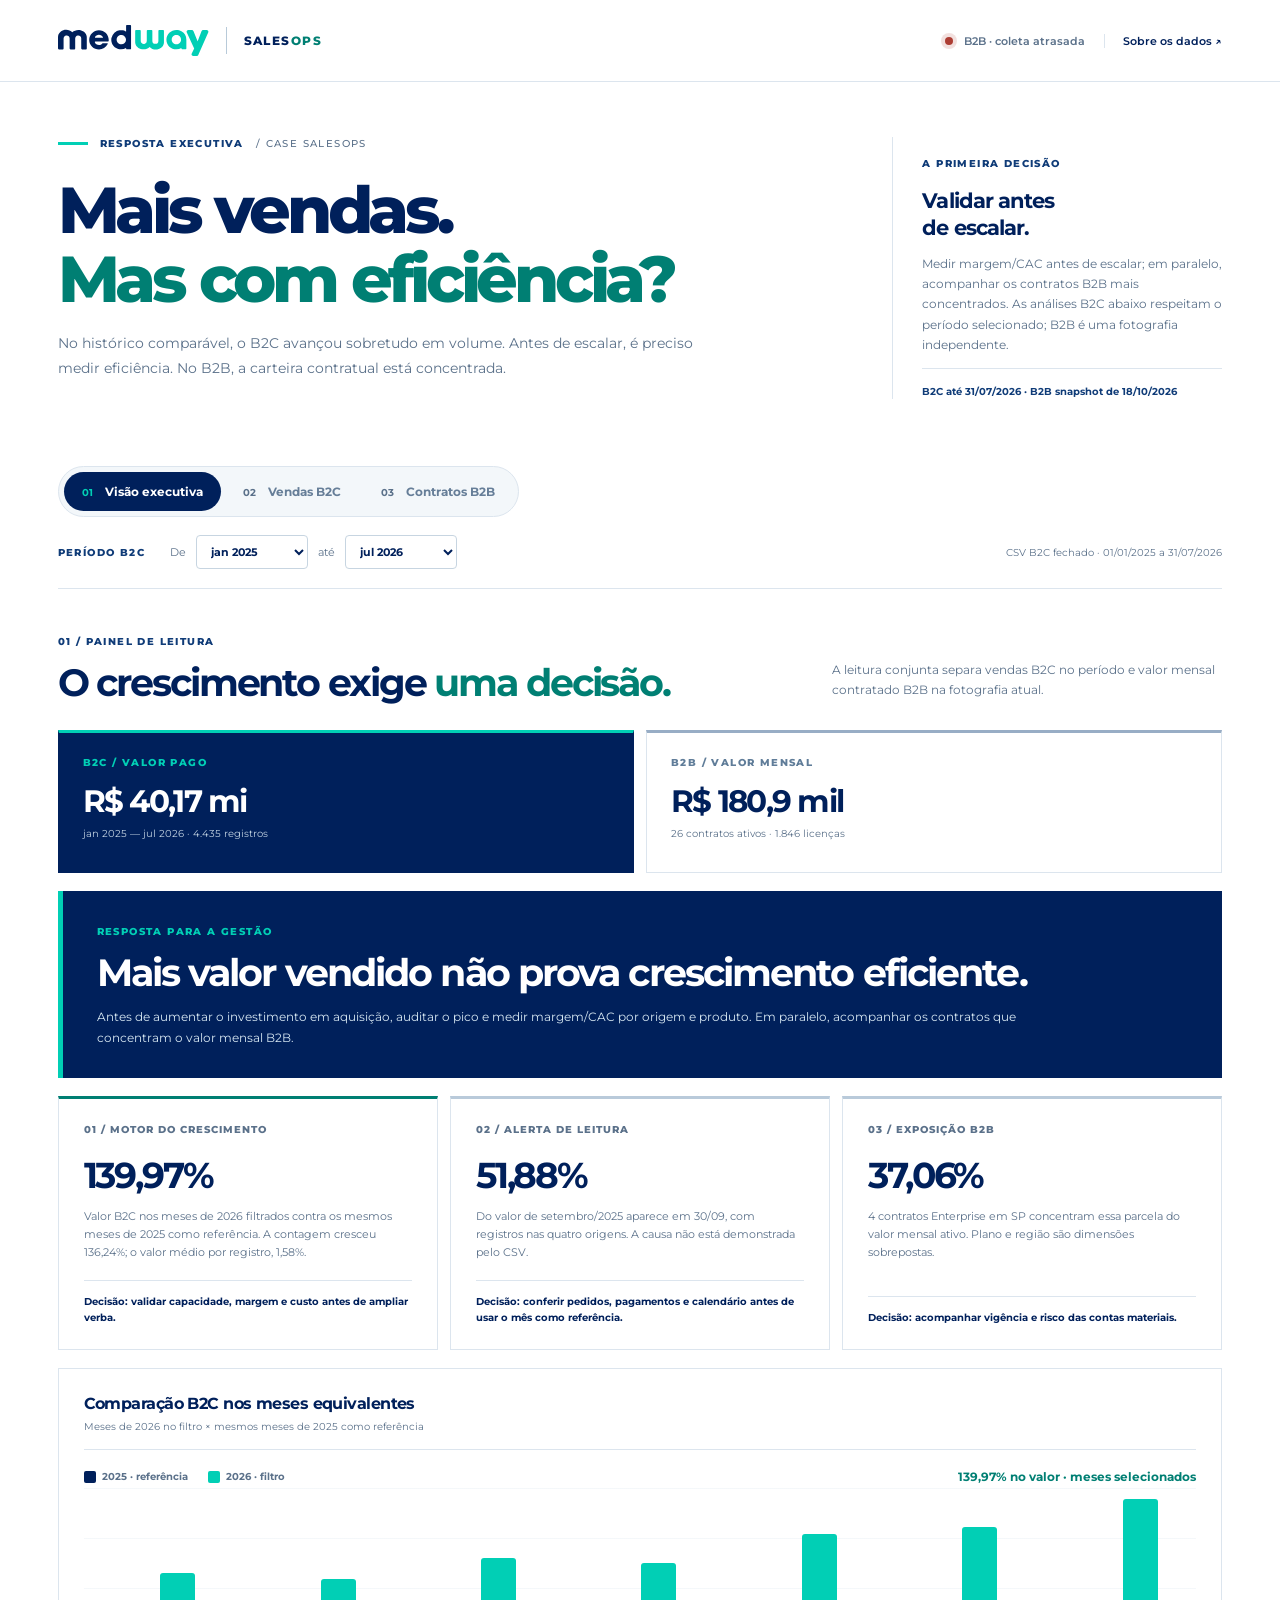
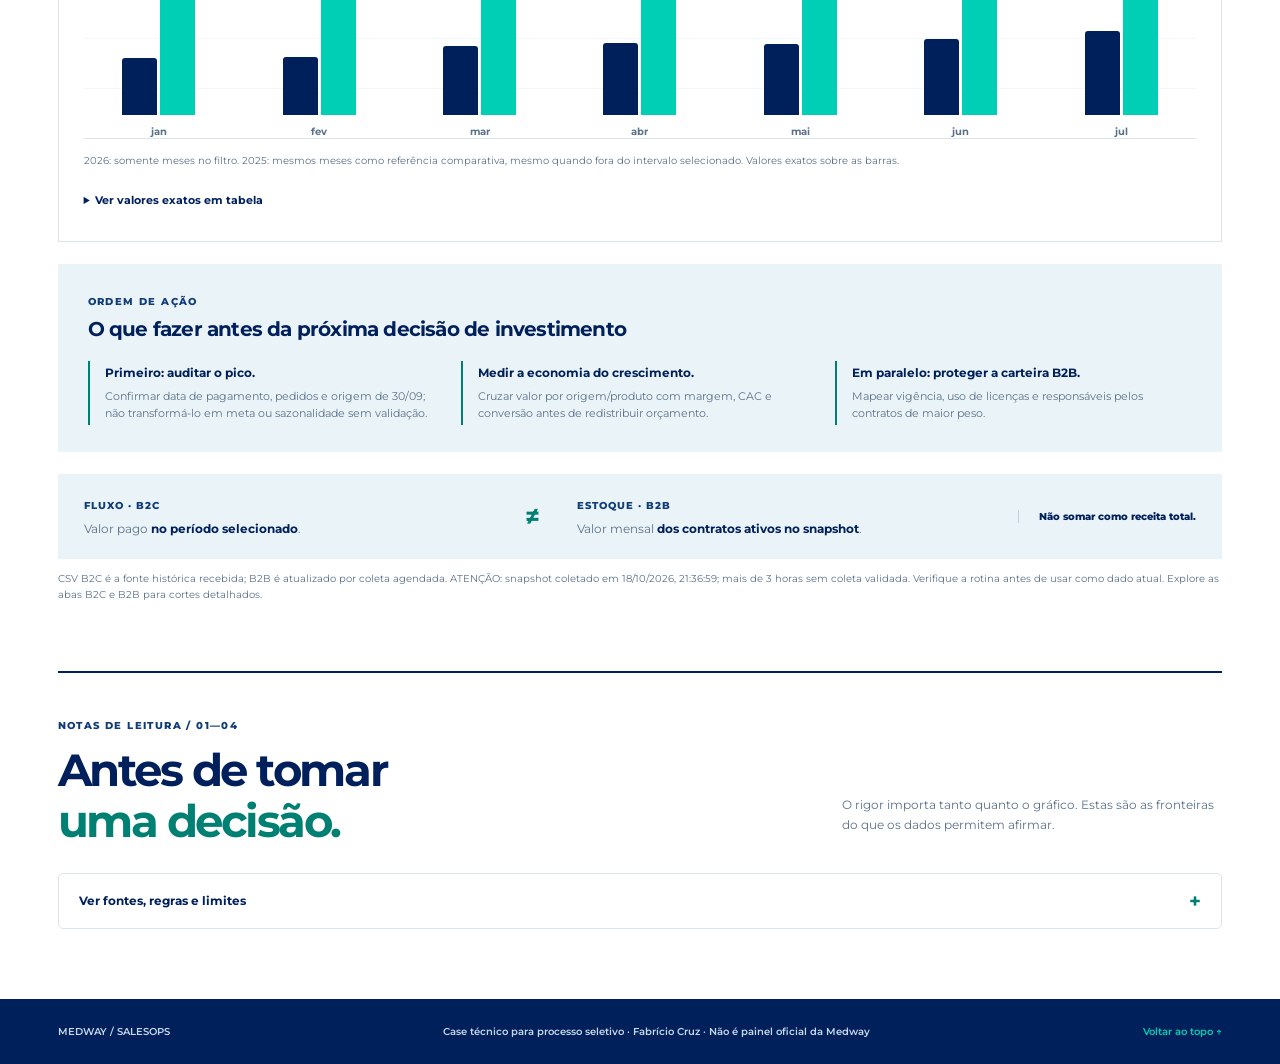
==== public/index.html @ 39498da5 "Initial clean Medway SalesOps case: reviewed public aggregates" ====
<!doctype html>
<html lang="pt-BR">
  <head>
    <meta charset="utf-8" />
    <meta name="viewport" content="width=device-width, initial-scale=1" />
    <meta name="theme-color" content="#00205B" />
    <meta
      name="description"
      content="Medway SalesOps — análise de vendas B2C e carteira contratada B2B com métricas e limites transparentes."
    />
    <title>SalesOps | Medway</title>
    <link rel="preconnect" href="https://fonts.googleapis.com" />
    <link rel="preconnect" href="https://fonts.gstatic.com" crossorigin />
    <link
      href="https://fonts.googleapis.com/css2?family=Montserrat:wght@400;500;600;700;800&display=swap"
      rel="stylesheet"
    />
    <link rel="icon" href="favicon.svg" type="image/svg+xml" />
    <link rel="stylesheet" href="style.css?v=20261018-mobile-first" />
  </head>
  <body id="top">
    <a class="skip" href="#content">Ir para indicadores</a>
    <header class="topbar">
      <div class="brand">
        <img src="medway-logo.svg" alt="Medway" /><span
          class="brand-divider"
          aria-hidden="true"
        ></span
        ><span class="brand-name">SALES<span>OPS</span></span>
      </div>
      <div class="topright">
        <span class="source-indicator" aria-hidden="true"></span
        ><span id="source-health">Carregando fontes</span
        ><a href="#metodologia"
          >Sobre os dados <span aria-hidden="true">↗</span></a
        >
      </div>
    </header>
    <main>
      <section class="hero" aria-labelledby="page-title">
        <div class="hero-copy">
          <div class="eyebrow">
            <span class="eyebrow-rule"></span>RESPOSTA EXECUTIVA
            <span class="eyebrow-sub">/ CASE SALESOPS</span>
          </div>
          <h1 id="page-title">
            Mais vendas.<br /><span>Mas com eficiência?</span>
          </h1>
          <p>
            No histórico comparável, o B2C avançou sobretudo em volume.
            Antes de escalar, é preciso medir eficiência. No B2B, a carteira
            contratual está concentrada.
          </p>
        </div>
        <div class="hero-side">
          <span class="micro">A PRIMEIRA DECISÃO</span
          ><strong>Validar antes<br />de escalar.</strong>
          <p>
            Medir margem/CAC antes de escalar; em paralelo, acompanhar os
            contratos B2B mais concentrados. As análises B2C abaixo respeitam o
            período selecionado; B2B é uma fotografia independente.
          </p>
          <span class="hero-date" id="asof">Carregando dados…</span>
        </div>
      </section>
      <nav class="tabs" aria-label="Visões do dashboard">
        <button
          type="button"
          class="tab active"
          data-view="overview"
          aria-current="page"
        >
          <span>01</span> Visão executiva</button
        ><button type="button" class="tab" data-view="b2c">
          <span>02</span> Vendas B2C</button
        ><button type="button" class="tab" data-view="b2b">
          <span>03</span> Contratos B2B
        </button>
      </nav>
      <section
        class="control-bar"
        id="control-bar"
        aria-label="Filtro de período B2C"
      >
        <div class="controls">
          <span class="micro">PERÍODO B2C</span><label for="from">De</label
          ><select id="from" aria-label="Mês inicial B2C"></select
          ><label for="to">até</label
          ><select id="to" aria-label="Mês final B2C"></select>
        </div>
        <span class="control-note" id="coverage">Carregando cobertura…</span>
      </section>
      <div id="content" aria-live="polite">
        <div class="skeleton-grid" aria-hidden="true">
          <span></span><span></span><span class="skeleton-wide"></span>
        </div>
        <p class="sr-only">Carregando indicadores…</p>
      </div>
      <section class="method" id="metodologia" aria-labelledby="method-title">
        <div class="method-heading">
          <div>
            <span class="micro">NOTAS DE LEITURA / 01—04</span>
            <h2 id="method-title">
              Antes de tomar<br /><span>uma decisão.</span>
            </h2>
          </div>
          <p>
            O rigor importa tanto quanto o gráfico. Estas são as fronteiras do
            que os dados permitem afirmar.
          </p>
        </div>
        <details class="method-details">
          <summary>
            Ver fontes, regras e limites <span aria-hidden="true">+</span>
          </summary>
          <div class="method-grid">
            <article>
              <span>01 / ORIGEM</span>
              <p>
                B2C vem de um CSV fechado fornecido para o case; não há conexão
                à planilha viva. B2B usa a API quando disponível no servidor e
                um snapshot datado como contingência. No GitHub Pages, a coleta
                é agendada; o horário exibido é da coleta, não da última
                alteração na origem.
              </p>
            </article>
            <article>
              <span>02 / DEFINIÇÕES</span>
              <p>
                B2C soma <code>valor_pago</code> por data da venda, incluindo
                zeros e ajustes negativos. B2B soma
                <code>valor_mensal</code> apenas dos contratos cujo status atual
                é <code>ativo</code>. Valor contratado não é recebimento.
              </p>
            </article>
            <article>
              <span>03 / COMPARAÇÃO</span>
              <p>
                Vendas acumuladas e valor mensal contratado não formam uma
                “receita total”. Sem histórico de status, datas de encerramento
                e regras de cobrança, não é possível reconstruir MRR passado ou
                churn por período.
              </p>
            </article>
            <article>
              <span>04 / QUALIDADE</span>
              <p>
                Formatos de data e moeda foram normalizados. Linhas idênticas
                permanecem sem ID transacional para deduplicação segura. Um pico
                diário expressivo é destacado, não atribuído a uma causa sem
                evidência.
              </p>
            </article>
          </div>
        </details>
      </section>
    </main>
    <footer>
      <span>MEDWAY / SALESOPS</span
      ><span
        >Case técnico para processo seletivo · Fabrício Cruz · Não é painel
        oficial da Medway</span
      ><a href="#top">Voltar ao topo ↑</a>
    </footer>
    <script src="app.js?v=20261018-filter-fix" defer></script>
  </body>
</html>
---- public/style.css ----
:root {
  --navy: #00205b;
  --blue: #103c78;
  --aqua: #01cfb5;
  --aqua-deep: #007f73;
  --ink: #122d51;
  --muted: #5b718a;
  --line: #dce5ee;
  --surface: #f4f8fc;
  --white: #fff;
  --font: Montserrat, Arial, sans-serif;
}
* {
  box-sizing: border-box;
}
html {
  scroll-behavior: smooth;
  overflow-x: clip;
}
body {
  margin: 0;
  overflow-x: clip;
  background: #fff;
  color: var(--ink);
  font-family: var(--font);
  font-size: 14px;
  -webkit-font-smoothing: antialiased;
}
button,
select {
  font: inherit;
}
button {
  cursor: pointer;
}
a {
  color: inherit;
}
.skip {
  position: absolute;
  left: 12px;
  top: -70px;
  z-index: 10;
  padding: 12px;
  background: #fff;
}
.skip:focus {
  top: 12px;
}
:focus-visible {
  outline: 3px solid var(--aqua-deep);
  outline-offset: 3px;
}
.sr-only {
  position: absolute;
  width: 1px;
  height: 1px;
  padding: 0;
  margin: -1px;
  overflow: hidden;
  clip: rect(0, 0, 0, 0);
  white-space: nowrap;
  border: 0;
}
.hover-tip {
  position: fixed;
  z-index: 1000;
  max-width: min(360px, calc(100vw - 20px));
  padding: 11px 14px;
  border-left: 3px solid var(--aqua);
  border-radius: 4px;
  background: var(--navy);
  color: #fff;
  box-shadow: 0 12px 30px #00205b45;
  font: 600 12px/1.5 var(--font);
  pointer-events: none;
  white-space: normal;
}
.hover-tip[hidden] {
  display: none;
}
[data-tip] {
  cursor: crosshair;
}
[data-tip]:focus-visible {
  outline: 3px solid var(--aqua-deep);
  outline-offset: 3px;
}
.topbar {
  min-height: 82px;
  padding: 16px max(4.5vw, 24px);
  display: flex;
  align-items: center;
  justify-content: space-between;
  gap: 20px;
  border-bottom: 1px solid var(--line);
  background: #fff;
}
.brand {
  display: flex;
  align-items: center;
  gap: 17px;
  min-width: 0;
}
.brand img {
  width: 151px;
  height: auto;
  display: block;
}
.brand-divider {
  height: 27px;
  width: 1px;
  background: #b8cad9;
}
.brand-name {
  font-size: 12px;
  font-weight: 800;
  letter-spacing: 0.12em;
  color: var(--navy);
  white-space: nowrap;
}
.brand-name span {
  color: var(--aqua-deep);
}
.topright {
  display: flex;
  align-items: center;
  gap: 11px;
  color: var(--muted);
  font-size: 11px;
  font-weight: 600;
  text-align: right;
}
.topright a {
  text-decoration: none;
  color: var(--navy);
  border-left: 1px solid var(--line);
  padding-left: 18px;
  margin-left: 8px;
  white-space: nowrap;
}
.source-indicator {
  flex: none;
  width: 8px;
  height: 8px;
  border-radius: 100%;
  background: var(--aqua);
  box-shadow: 0 0 0 4px #01cfb527;
}
.source-indicator.snapshot {
  background: #8ba9c5;
  box-shadow: 0 0 0 4px #8ba9c52b;
}
.source-indicator.stale {
  background: #ad3d33;
  box-shadow: 0 0 0 4px #ad3d3329;
}
main {
  max-width: 1520px;
  margin: auto;
  padding: 0 max(4.5vw, 24px);
}
.hero {
  min-height: 325px;
  display: grid;
  grid-template-columns: minmax(0, 1fr) 330px;
  align-items: stretch;
  gap: 7%;
  padding: 55px 0 52px;
}
.eyebrow,
.micro {
  font-size: 10px;
  font-weight: 800;
  letter-spacing: 0.14em;
  color: var(--blue);
}
.eyebrow {
  display: flex;
  align-items: center;
  gap: 12px;
}
.eyebrow-rule {
  width: 30px;
  height: 3px;
  background: var(--aqua);
}
.eyebrow-sub {
  font-weight: 500;
  color: var(--muted);
}
.hero h1 {
  font-size: clamp(44px, 5.1vw, 78px);
  line-height: 1.06;
  letter-spacing: -0.065em;
  margin: 25px 0 18px;
  color: var(--navy);
  font-weight: 800;
}
.hero h1 span,
.section-lead h2 span,
.method h2 span {
  color: var(--aqua-deep);
}
.hero-copy > p {
  max-width: 670px;
  color: var(--muted);
  font-size: 14px;
  line-height: 1.75;
  margin: 0;
}
.hero-side {
  border-left: 1px solid var(--line);
  padding: 20px 0 0 29px;
  display: flex;
  flex-direction: column;
}
.hero-side strong {
  font-size: 21px;
  letter-spacing: -0.045em;
  line-height: 1.3;
  color: var(--navy);
  margin-top: 17px;
}
.hero-side p {
  line-height: 1.7;
  color: var(--muted);
  font-size: 12px;
}
.hero-date {
  font-size: 10px;
  color: var(--blue);
  font-weight: 700;
  border-top: 1px solid var(--line);
  padding-top: 15px;
  margin-top: auto;
  line-height: 1.5;
}
.tabs {
  display: flex;
  gap: 36px;
  border-bottom: 1px solid #bbcbdd;
}
.tab {
  border: 0;
  background: none;
  color: #667e98;
  padding: 15px 4px 17px;
  font-weight: 700;
  font-size: 12px;
  white-space: nowrap;
  position: relative;
}
.tab span {
  font-size: 10px;
  color: var(--muted);
  margin-right: 9px;
}
.tab:hover {
  color: var(--navy);
}
.tab.active {
  color: var(--navy);
}
.tab.active:after {
  content: "";
  position: absolute;
  height: 3px;
  background: var(--aqua-deep);
  bottom: -2px;
  left: 0;
  right: 0;
}
.control-bar {
  display: flex;
  justify-content: space-between;
  align-items: center;
  gap: 20px;
  min-height: 72px;
  border-bottom: 1px solid var(--line);
}
.control-bar[hidden] {
  display: none;
}
.controls {
  display: flex;
  gap: 10px;
  align-items: center;
  flex-wrap: wrap;
}
.controls .micro {
  margin-right: 15px;
}
.controls label {
  font-size: 11px;
  color: var(--muted);
}
select {
  border: 1px solid #c7d5e1;
  border-radius: 4px;
  background: #fff;
  color: var(--navy);
  font-size: 11px;
  font-weight: 700;
  padding: 8px 27px 8px 10px;
  max-width: 125px;
}
.control-note {
  font-size: 10px;
  color: var(--muted);
  text-align: right;
  line-height: 1.5;
}
.section-lead {
  display: flex;
  align-items: end;
  justify-content: space-between;
  gap: 35px;
  padding: 42px 0 25px;
}
.section-lead h2 {
  color: var(--navy);
  font-size: clamp(28px, 3vw, 42px);
  line-height: 1.15;
  letter-spacing: -0.055em;
  margin: 12px 0 0;
}
.section-lead p {
  max-width: 390px;
  font-size: 12px;
  color: var(--muted);
  line-height: 1.7;
  margin: 0 0 4px;
}
.kpis {
  display: grid;
  grid-template-columns: repeat(2, minmax(0, 1fr));
  gap: 12px;
}
.kpis-four {
  grid-template-columns: repeat(4, minmax(0, 1fr));
}
.kpi {
  min-width: 0;
  min-height: 143px;
  border: 1px solid var(--line);
  border-top: 3px solid #98adc5;
  background: #fff;
  padding: 23px 24px;
  display: flex;
  flex-direction: column;
  align-items: flex-start;
}
.kpi-featured {
  border-top-color: var(--aqua);
  background: var(--navy);
  border-left-color: var(--navy);
  border-right-color: var(--navy);
  border-bottom-color: var(--navy);
  color: white;
}
.kpi .micro {
  color: #607d99;
}
.kpi-featured .micro {
  color: var(--aqua);
}
.kpi strong {
  color: var(--navy);
  font-size: clamp(22px, 2.45vw, 35px);
  letter-spacing: -0.055em;
  line-height: 1.15;
  margin: 14px 0 7px;
  overflow-wrap: anywhere;
}
.kpi-featured strong {
  color: #fff;
}
.kpi small {
  color: var(--muted);
  font-size: 10px;
  line-height: 1.5;
}
.kpi-featured small {
  color: #bfd0e0;
}
.scope-strip {
  background: #eaf4f8;
  display: grid;
  grid-template-columns: 1fr 30px 1fr auto;
  align-items: center;
  gap: 22px;
  padding: 21px 26px;
  margin: 15px 0 24px;
}
.scope-strip span:not(.scope-divider) {
  font-size: 10px;
  font-weight: 800;
  letter-spacing: 0.1em;
  color: var(--blue);
}
.scope-strip p {
  margin: 7px 0 0;
  font-size: 12px;
  line-height: 1.5;
  color: var(--muted);
}
.scope-strip strong {
  color: var(--navy);
}
.scope-divider {
  font-size: 25px;
  color: var(--aqua-deep);
  font-weight: 700;
}
.scope-warning {
  font-size: 10px;
  color: var(--navy);
  font-weight: 800;
  border-left: 1px solid #bbd1dc;
  padding-left: 20px;
}
.panel-grid {
  display: grid;
  grid-template-columns: repeat(2, minmax(0, 1fr));
  gap: 14px;
  margin-top: 16px;
}
.panel {
  min-width: 0;
  border: 1px solid var(--line);
  background: #fff;
  padding: 25px 25px 23px;
}
.panel-wide {
  grid-column: span 2;
}
.panel-head {
  display: flex;
  justify-content: space-between;
  gap: 16px;
  border-bottom: 1px solid var(--line);
  padding-bottom: 15px;
  margin-bottom: 19px;
}
.panel h3 {
  font-size: 16px;
  letter-spacing: -0.035em;
  margin: 0;
  color: var(--navy);
}
.panel-head p {
  font-size: 10px;
  color: var(--muted);
  line-height: 1.5;
  margin: 6px 0 0;
}
.chart-wrap {
  width: 100%;
  overflow-x: auto;
}
.chart-svg {
  display: block;
  width: 100%;
  min-width: 520px;
  height: auto;
}
.chart-grid {
  stroke: #e5edf4;
  stroke-width: 1;
}
.chart-axis {
  fill: var(--muted);
  font-size: 10px;
  font-family: var(--font);
}
.chart-callout {
  fill: var(--aqua-deep);
  font-size: 10px;
  font-weight: 800;
  font-family: var(--font);
}
.trend-bar {
  fill: #2f6499;
}
.trend-bar:hover {
  fill: var(--navy);
}
.trend-bar.spike {
  fill: var(--aqua-deep);
}
.legend {
  display: flex;
  align-items: center;
  gap: 20px;
  font-size: 10px;
  font-weight: 700;
  color: var(--muted);
  flex-wrap: wrap;
}
.legend span {
  display: flex;
  align-items: center;
  gap: 6px;
}
.legend i {
  display: inline-block;
  width: 12px;
  height: 12px;
  border-radius: 2px;
}
.legend-navy {
  background: var(--navy);
}
.legend-aqua {
  background: var(--aqua);
}
.legend strong {
  margin-left: auto;
  color: var(--aqua-deep);
  font-size: 12px;
}
.yoy-chart {
  height: 255px;
  display: grid;
  grid-template-columns: repeat(7, minmax(0, 1fr));
  gap: 10px;
  border-bottom: 1px solid var(--line);
  padding-top: 15px;
  background: repeating-linear-gradient(
    to top,
    transparent 0,
    transparent 49px,
    #eaf0f5 50px
  );
}
.yoy-col {
  display: flex;
  flex-direction: column;
  align-items: center;
  min-width: 0;
}
.yoy-pair {
  flex: 1;
  width: 100%;
  display: flex;
  gap: 3px;
  align-items: flex-end;
  justify-content: center;
  padding: 0 7px;
}
.yoy-bar {
  position: relative;
  flex: 1;
  max-width: 35px;
  min-width: 8px;
  border-radius: 3px 3px 0 0;
}
.yoy-bar.navy {
  background: var(--navy);
}
.yoy-bar.aqua {
  background: var(--aqua);
}
.yoy-bar span {
  position: absolute;
  bottom: 100%;
  left: 50%;
  transform: translate(-50%, -5px);
  background: var(--navy);
  color: #fff;
  padding: 5px 7px;
  border-radius: 3px;
  white-space: nowrap;
  font-size: 10px;
  opacity: 0;
  pointer-events: none;
  z-index: 4;
}
.yoy-bar:hover span {
  opacity: 1;
}
.yoy-month {
  font-size: 10px;
  color: var(--muted);
  padding: 10px 0 0;
  font-weight: 700;
}
.chart-foot {
  font-size: 10px;
  color: var(--muted);
  line-height: 1.6;
  margin: 14px 0 0;
}
.bridge {
  display: flex;
  align-items: center;
  gap: 14px;
}
.bridge-item {
  flex: 1;
  min-width: 0;
  padding: 18px 15px;
  background: var(--surface);
  display: flex;
  flex-direction: column;
  min-height: 158px;
}
.bridge-item > span {
  font-size: 9px;
  letter-spacing: 0.1em;
  font-weight: 800;
  color: var(--muted);
}
.bridge-item strong {
  color: var(--navy);
  font-size: clamp(23px, 2.1vw, 35px);
  letter-spacing: -0.055em;
  margin: 17px 0 6px;
}
.bridge-item small {
  font-size: 10px;
  color: var(--muted);
  line-height: 1.3;
}
.bridge-operator {
  font-size: 21px;
  color: var(--aqua-deep);
  font-weight: 800;
}
.bridge-result {
  background: var(--navy);
}
.bridge-result strong,
.bridge-result > span {
  color: #fff;
}
.bridge-result small {
  color: #bfdbe9;
}
.bridge-rail,
.concentration-track {
  margin-top: auto;
  height: 5px;
  background: #d5e2eb;
  border-radius: 6px;
  overflow: hidden;
}
.bridge-rail i,
.concentration-track i {
  display: block;
  background: var(--aqua);
  height: 100%;
  border-radius: 6px;
}
.rankings {
  display: grid;
  gap: 17px;
}
.ranking {
  display: flex;
  gap: 12px;
  align-items: center;
}
.rank-n {
  font-size: 10px;
  color: #8ba2b8;
  font-weight: 700;
}
.rank-main {
  flex: 1;
  min-width: 0;
}
.rank-caption {
  display: flex;
  justify-content: space-between;
  gap: 10px;
  font-size: 10px;
  line-height: 1.5;
  margin-bottom: 7px;
}
.rank-caption span {
  font-weight: 700;
  color: var(--navy);
  overflow-wrap: anywhere;
}
.rank-caption strong {
  font-weight: 700;
  color: var(--muted);
  white-space: nowrap;
}
.rank-track {
  height: 6px;
  background: #eaf1f5;
  border-radius: 3px;
}
.rank-track span {
  display: block;
  height: 100%;
  background: linear-gradient(90deg, #006c91, var(--aqua));
  border-radius: 3px;
}
.matrix-caption {
  font-size: 10px;
  font-weight: 700;
  color: var(--muted);
}
.heat-scroll {
  position: relative;
  overflow-x: auto;
  width: 100%;
}
.heatmap {
  width: 100%;
  border-collapse: separate;
  border-spacing: 4px;
  font-size: 10px;
  min-width: 570px;
}
.heatmap th {
  text-align: left;
  padding: 9px 6px;
  color: var(--navy);
  font-weight: 700;
}
.heatmap thead th:not(:first-child) {
  text-align: center;
}
.heatmap tbody th {
  white-space: nowrap;
}
.heatmap td {
  background: rgba(1, 171, 154, var(--heat));
  color: var(--navy);
  text-align: center;
  padding: 13px 3px;
  font-weight: 700;
  border-radius: 3px;
  white-space: nowrap;
}
.quality-grid {
  display: grid;
  grid-template-columns: repeat(3, minmax(0, 1fr));
  gap: 12px;
}
.quality-grid > div {
  background: var(--surface);
  padding: 20px;
  min-width: 0;
  display: flex;
  flex-direction: column;
}
.quality-grid span {
  font-size: 9px;
  letter-spacing: 0.07em;
  font-weight: 800;
  color: var(--muted);
}
.quality-grid strong {
  font-size: 29px;
  color: var(--navy);
  margin: 12px 0 6px;
  letter-spacing: -0.05em;
}
.quality-grid small {
  font-size: 10px;
  color: var(--muted);
}
.spike-card {
  background: var(--navy);
  color: #fff;
  padding: 27px 30px;
  margin-top: 16px;
  position: relative;
  overflow: hidden;
}
.spike-card:after {
  content: "30";
  position: absolute;
  right: -10px;
  top: -60px;
  font-weight: 800;
  font-size: 230px;
  letter-spacing: -0.12em;
  color: #ffffff08;
  pointer-events: none;
}
.spike-card .micro {
  color: var(--aqua);
}
.spike-numbers {
  display: flex;
  gap: 45px;
  margin-top: 17px;
  position: relative;
  z-index: 1;
}
.spike-numbers > div {
  display: flex;
  flex-direction: column;
  gap: 8px;
}
.spike-numbers strong {
  font-size: clamp(23px, 3vw, 39px);
  letter-spacing: -0.06em;
}
.spike-numbers span {
  color: #c2d8e9;
  font-size: 11px;
  line-height: 1.5;
}
.spike-card p {
  font-size: 11px;
  color: #c2d8e9;
  line-height: 1.6;
  margin: 20px 0 0;
  max-width: 760px;
}
.spike-breakdown {
  border-top: 1px solid #4e6b8f;
  margin-top: 22px;
  padding-top: 17px;
  position: relative;
  z-index: 1;
}
.spike-breakdown h4 {
  font-size: 12px;
  margin: 0 0 13px;
  color: var(--aqua);
}
.spike-origin-grid {
  display: grid;
  grid-template-columns: repeat(4, minmax(0, 1fr));
  gap: 8px;
}
.spike-origin-grid > div {
  border: 1px solid #3a5a80;
  padding: 12px;
  display: flex;
  flex-direction: column;
  gap: 6px;
}
.spike-origin-grid span {
  font-size: 9px;
  color: #c2d8e9;
}
.spike-origin-grid strong {
  font-size: 13px;
}
.spike-origin-grid small {
  font-size: 10px;
  color: var(--aqua);
}
@media (max-width: 700px) {
  .spike-origin-grid {
    grid-template-columns: repeat(2, minmax(0, 1fr));
  }
}
.editorial {
  margin: 17px 0 30px;
  padding: 23px 25px;
  background: #edfaf8;
  display: flex;
  gap: 22px;
  border-left: 3px solid var(--aqua);
}
.editorial-icon {
  color: var(--aqua-deep);
  font-size: 28px;
  font-weight: 700;
}
.editorial h3 {
  font-size: 18px;
  letter-spacing: -0.035em;
  color: var(--navy);
  margin: 7px 0;
}
.editorial p {
  color: #3c6175;
  line-height: 1.7;
  font-size: 11px;
  margin: 0;
}
.fine-print {
  font-size: 10px;
  color: var(--muted);
  line-height: 1.6;
  margin: -12px 0 40px;
}
.source-banner {
  background: #ecf4f9;
  padding: 12px 16px;
  display: flex;
  gap: 12px;
  align-items: center;
  color: var(--blue);
  font-size: 10px;
  font-weight: 600;
  line-height: 1.5;
  margin-bottom: 15px;
}
.concentration {
  display: grid;
  grid-template-columns: 1fr 1fr auto;
  gap: 30px;
  align-items: center;
  background: var(--navy);
  padding: 25px 29px;
  margin-top: 15px;
  color: white;
}
.concentration > div {
  display: flex;
  flex-direction: column;
  min-width: 0;
}
.concentration .micro {
  color: var(--aqua);
}
.concentration strong {
  font-size: 32px;
  letter-spacing: -0.05em;
  margin: 8px 0 3px;
}
.concentration small,
.concentration p {
  font-size: 10px;
  line-height: 1.5;
  color: #c5d8e7;
}
.concentration p {
  border-left: 1px solid #4e6b8f;
  padding-left: 20px;
  max-width: 190px;
}
.concentration p strong {
  font-size: inherit;
  color: #fff;
}
.concentration-track {
  background: #3a5a80;
  margin-top: 15px;
}
.cohort-head {
  display: flex;
  justify-content: space-between;
  color: var(--muted);
  font-size: 9px;
  font-weight: 800;
  letter-spacing: 0.1em;
  padding: 0 0 12px;
  border-bottom: 1px solid var(--line);
}
.cohort-row {
  display: grid;
  grid-template-columns: 50px 1fr 90px;
  gap: 15px;
  align-items: center;
  padding: 17px 0;
  border-bottom: 1px solid var(--line);
  color: var(--navy);
}
.cohort-row > strong:last-child {
  text-align: right;
  font-size: 19px;
}
.cohort-row small {
  font-size: 9px;
  color: var(--muted);
  font-weight: 500;
}
.cohort-extra {
  font-size: 10px;
  color: var(--muted);
  margin: 0 0 10px 65px;
  line-height: 1.5;
}
.cohort-bar {
  height: 17px;
  background: #edf4f7;
}
.cohort-bar span {
  display: block;
  height: 100%;
  background: linear-gradient(90deg, var(--navy), var(--aqua));
}
.split-rank {
  display: grid;
  grid-template-columns: 1fr 1fr;
  gap: 25px;
}
.split-rank h4 {
  font-size: 11px;
  color: var(--navy);
  margin: 0 0 18px;
}
.empty {
  font-size: 11px;
  color: var(--muted);
  line-height: 1.7;
}
.method {
  margin-top: 68px;
  padding: 42px 0 70px;
  border-top: 2px solid var(--navy);
}
.method-heading {
  display: flex;
  justify-content: space-between;
  align-items: end;
  gap: 40px;
}
.method h2 {
  font-size: clamp(28px, 3.5vw, 48px);
  letter-spacing: -0.055em;
  line-height: 1.15;
  color: var(--navy);
  margin: 12px 0 0;
}
.method-heading > p {
  color: var(--muted);
  font-size: 12px;
  line-height: 1.7;
  max-width: 380px;
}
.method-grid {
  display: grid;
  grid-template-columns: repeat(4, minmax(0, 1fr));
  gap: 25px;
  margin-top: 38px;
}
.method-grid article {
  border-top: 1px solid var(--line);
  padding-top: 18px;
}
.method-grid span {
  font-size: 10px;
  color: var(--aqua-deep);
  font-weight: 800;
  letter-spacing: 0.1em;
}
.method-grid p {
  font-size: 11px;
  color: var(--muted);
  line-height: 1.8;
}
.method-grid code {
  color: var(--navy);
  font-size: 10px;
}
footer {
  background: var(--navy);
  color: #c7d7e9;
  display: flex;
  justify-content: space-between;
  gap: 20px;
  padding: 26px max(4.5vw, 24px);
  font-size: 10px;
  font-weight: 600;
}
footer a {
  color: var(--aqua);
  text-decoration: none;
}
.error {
  background: #fbecef;
  color: #842f43;
  padding: 20px;
  margin: 30px 0;
}
.loading {
  padding: 50px 0;
  color: var(--muted);
}
@media (max-width: 950px) {
  .hero {
    grid-template-columns: 1fr 260px;
    gap: 30px;
  }
  .kpis-four {
    grid-template-columns: repeat(2, minmax(0, 1fr));
  }
  .method-grid {
    grid-template-columns: repeat(2, minmax(0, 1fr));
  }
  .scope-strip {
    grid-template-columns: 1fr 25px 1fr;
  }
  .scope-warning {
    grid-column: 1/-1;
    border-left: 0;
    border-top: 1px solid #bbd1dc;
    padding: 12px 0 0;
  }
  .concentration {
    grid-template-columns: 1fr 1fr;
  }
  .concentration p {
    grid-column: 1/-1;
    max-width: none;
    border-left: 0;
    border-top: 1px solid #4e6b8f;
    padding: 12px 0 0;
    margin: 0;
  }
}
@media (max-width: 700px) {
  .topbar {
    min-height: 70px;
    padding: 15px 18px;
  }
  .brand img {
    width: 110px;
  }
  .brand {
    gap: 9px;
  }
  .brand-name {
    font-size: 10px;
  }
  .brand-divider {
    height: 20px;
  }
  .topright {
    font-size: 9px;
  }
  .topright a {
    display: none;
  }
  main {
    padding: 0 18px;
  }
  .hero {
    display: block;
    min-height: 0;
    padding: 41px 0 28px;
  }
  .hero h1 {
    font-size: clamp(43px, 9vw, 62px);
  }
  .hero-side {
    margin-top: 28px;
    padding: 17px 0 0;
    border-left: 0;
    border-top: 1px solid var(--line);
  }
  .hero-side strong {
    font-size: 17px;
    margin-top: 8px;
  }
  .hero-side p {
    margin: 6px 0 12px;
  }
  .hero-date {
    padding-top: 10px;
  }
  .tabs {
    gap: 8px;
    overflow-x: auto;
  }
  .tab {
    font-size: 10px;
    padding: 14px 5px;
    flex: 1;
  }
  .tab span {
    display: none;
  }
  .control-bar {
    align-items: flex-start;
    flex-direction: column;
    justify-content: center;
    padding: 14px 0;
    gap: 8px;
  }
  .controls .micro {
    width: 100%;
    margin-bottom: 1px;
  }
  .control-note {
    text-align: left;
  }
  .section-lead {
    display: block;
    padding: 32px 0 20px;
  }
  .section-lead p {
    margin-top: 12px;
  }
  .kpis,
  .kpis-four,
  .panel-grid,
  .quality-grid,
  .split-rank {
    grid-template-columns: 1fr 1fr;
  }
  .kpi {
    min-height: 126px;
    padding: 17px;
  }
  .kpi strong {
    font-size: clamp(19px, 5vw, 26px);
  }
  .panel {
    padding: 17px;
  }
  .panel-wide {
    grid-column: span 2;
  }
  .scope-strip {
    gap: 10px;
    padding: 17px;
  }
  .scope-strip p {
    font-size: 10px;
  }
  .bridge {
    gap: 5px;
  }
  .bridge-item {
    padding: 11px 7px;
    min-height: 145px;
  }
  .bridge-item > span {
    font-size: 8px;
  }
  .bridge-item strong {
    font-size: clamp(15px, 3.8vw, 23px);
  }
  .bridge-item small {
    font-size: 8px;
  }
  .bridge-operator {
    font-size: 16px;
  }
  .method {
    margin-top: 45px;
  }
  .method-heading {
    display: block;
  }
  .method-grid {
    gap: 20px;
  }
  .concentration {
    gap: 17px;
    padding: 20px;
  }
  .concentration strong {
    font-size: 26px;
  }
  .spike-numbers {
    gap: 22px;
  }
  .spike-numbers strong {
    font-size: clamp(21px, 4vw, 29px);
  }
  footer {
    padding: 22px 18px;
    flex-wrap: wrap;
  }
}
@media (max-width: 480px) {
  .topright #source-health {
    max-width: 91px;
    line-height: 1.3;
  }
  .hero h1 {
    font-size: 43px;
  }
  .panel-grid {
    display: block;
  }
  .panel {
    margin-bottom: 12px;
  }
  .kpis,
  .kpis-four {
    gap: 8px;
  }
  .kpi .micro {
    font-size: 8px;
  }
  .kpi small {
    font-size: 9px;
  }
  .scope-strip {
    grid-template-columns: 1fr 20px 1fr;
  }
  .yoy-chart {
    height: 205px;
    gap: 2px;
  }
  .yoy-pair {
    padding: 0 2px;
    gap: 2px;
  }
  .legend {
    gap: 9px;
  }
  .legend strong {
    width: 100%;
    margin-left: 0;
  }
  .quality-grid {
    grid-template-columns: 1fr;
  }
  .quality-grid > div {
    padding: 14px;
  }
  .spike-numbers {
    display: block;
  }
  .spike-numbers > div + div {
    margin-top: 17px;
  }
  .method-grid {
    grid-template-columns: 1fr 1fr;
    gap: 14px;
  }
  .method-grid p {
    font-size: 10px;
  }
  .source-banner {
    font-size: 9px;
  }
  .concentration strong {
    font-size: 23px;
  }
}
.story-thesis {
  margin: 18px 0;
  padding: 30px 34px;
  background: var(--navy);
  color: #fff;
  border-left: 5px solid var(--aqua);
}
.story-thesis .micro {
  color: var(--aqua);
}
.story-thesis h3 {
  font-size: clamp(23px, 3vw, 38px);
  line-height: 1.17;
  letter-spacing: -0.05em;
  margin: 12px 0;
  max-width: 950px;
}
.story-thesis p {
  font-size: 12px;
  line-height: 1.7;
  color: #d6e7f2;
  max-width: 950px;
  margin: 0;
}
.signal-grid {
  display: grid;
  grid-template-columns: repeat(3, minmax(0, 1fr));
  gap: 12px;
  margin: 18px 0;
}
.signal-card {
  border: 1px solid var(--line);
  border-top: 3px solid #b9cada;
  padding: 24px 25px;
  display: flex;
  flex-direction: column;
  min-width: 0;
  background: #fff;
}
.signal-card:first-child {
  border-top-color: var(--aqua-deep);
}
.signal-card > span {
  font-size: 10px;
  letter-spacing: 0.1em;
  font-weight: 800;
  color: var(--muted);
}
.signal-card strong {
  font-size: clamp(27px, 2.8vw, 40px);
  color: var(--navy);
  letter-spacing: -0.06em;
  margin: 17px 0 10px;
}
.signal-card p {
  font-size: 11px;
  color: var(--muted);
  line-height: 1.65;
  margin: 0 0 19px;
}
.signal-card small {
  border-top: 1px solid var(--line);
  padding-top: 13px;
  margin-top: auto;
  color: var(--navy);
  font-size: 10px;
  line-height: 1.55;
  font-weight: 700;
}
.decision-stack {
  margin: 22px 0;
  padding: 27px 30px;
  background: #eaf4f8;
}
.decision-title h3 {
  font-size: 20px;
  line-height: 1.35;
  letter-spacing: -0.04em;
  color: var(--navy);
  margin: 7px 0 18px;
}
.decision-stack ol {
  list-style: none;
  display: grid;
  grid-template-columns: repeat(3, minmax(0, 1fr));
  gap: 16px;
  margin: 0;
  padding: 0;
}
.decision-stack li {
  border-left: 2px solid var(--aqua-deep);
  padding: 2px 0 2px 15px;
  color: var(--muted);
  font-size: 11px;
  line-height: 1.6;
}
.decision-stack li strong {
  display: block;
  color: var(--navy);
  margin-bottom: 5px;
  font-size: 12px;
}
@media (max-width: 900px) {
  .signal-grid {
    grid-template-columns: 1fr;
  }
  .signal-card {
    padding: 20px;
  }
  .decision-stack ol {
    grid-template-columns: 1fr;
  }
  .story-thesis {
    padding: 24px;
  }
  .decision-stack {
    padding: 23px;
  }
}
.tabs {
  display: inline-flex;
  max-width: 100%;
  gap: 4px;
  margin-top: 15px;
  padding: 5px;
  border: 1px solid var(--line);
  border-radius: 999px;
  background: #f3f7fa;
  overflow-x: auto;
}
.tab {
  border-radius: 999px;
  padding: 12px 18px;
  transition:
    background-color 0.18s ease,
    color 0.18s ease;
}
.tab.active {
  background: var(--navy);
  color: #fff;
}
.tab.active span {
  color: var(--aqua);
}
.tab.active:after {
  display: none;
}
.method-details {
  margin-top: 25px;
}
.method-details summary {
  display: flex;
  justify-content: space-between;
  align-items: center;
  gap: 20px;
  list-style: none;
  cursor: pointer;
  border: 1px solid var(--line);
  border-radius: 5px;
  padding: 17px 20px;
  color: var(--navy);
  font-size: 12px;
  font-weight: 700;
}
.method-details summary::-webkit-details-marker {
  display: none;
}
.method-details summary:hover {
  border-color: var(--aqua-deep);
  background: #f4fafb;
}
.method-details summary span {
  font-size: 20px;
  color: var(--aqua-deep);
  line-height: 1;
  transition: transform 0.2s ease;
}
.method-details[open] summary span {
  transform: rotate(45deg);
}
.method-details .method-grid {
  margin-top: 24px;
}
.skeleton-grid {
  display: grid;
  grid-template-columns: repeat(2, minmax(0, 1fr));
  gap: 12px;
  padding: 42px 0;
}
.skeleton-grid span {
  display: block;
  min-height: 135px;
  border-radius: 5px;
  background: #ecf2f6;
}
.skeleton-grid .skeleton-wide {
  grid-column: 1/-1;
  min-height: 280px;
}
@media (max-width: 700px) {
  .tabs {
    display: flex;
    width: 100%;
    gap: 3px;
    padding: 4px;
  }
  .tab {
    flex: 1;
    min-height: 43px;
    white-space: normal;
    padding: 10px 5px;
    font-size: 10px;
  }
  .skeleton-grid {
    padding: 30px 0;
  }
  .skeleton-grid span {
    min-height: 105px;
  }
  .skeleton-grid .skeleton-wide {
    min-height: 220px;
  }
}
@media (prefers-reduced-motion: reduce) {
  .tab,
  .method-details summary span {
    transition: none;
  }
}
@media (max-width: 700px) {
  .hero {
    padding: 20px 0 14px;
  }
  .hero h1 {
    font-size: clamp(35px, 9vw, 43px);
    margin: 12px 0 9px;
    line-height: 1.02;
  }
  .hero-copy > p {
    font-size: 12px;
    line-height: 1.45;
  }
  .hero-side {
    margin-top: 10px;
    padding-top: 8px;
  }
  .hero-side .micro,
  .hero-side p {
    display: none;
  }
  .hero-side strong {
    font-size: 17px;
    margin: 0;
    line-height: 1.2;
  }
  .hero-date {
    border-top: 0;
    padding-top: 5px;
    margin-top: 0;
  }
  .section-lead {
    padding: 19px 0 12px;
  }
  .section-lead h2 {
    font-size: 27px;
    margin-top: 7px;
  }
  .section-lead p {
    margin-top: 5px;
    line-height: 1.45;
  }
  .signal-card p,
  .decision-stack li,
  .method-grid p {
    font-size: 12px;
  }
  .signal-card small,
  .chart-foot,
  .fine-print {
    font-size: 11px;
  }
}
.chart-data {
  margin-top: 13px;
}
.chart-data summary {
  cursor: pointer;
  color: var(--navy);
  font-size: 11px;
  font-weight: 700;
  padding: 11px 0;
}
.chart-data summary:hover {
  text-decoration: underline;
}
.chart-data-scroll {
  overflow-x: auto;
}
.chart-data table {
  border-collapse: collapse;
  width: 100%;
  min-width: 390px;
  font-size: 11px;
  font-variant-numeric: tabular-nums;
}
.chart-data caption {
  text-align: left;
  color: var(--muted);
  padding: 5px 0 9px;
}
.chart-data th,
.chart-data td {
  padding: 9px 12px;
  border-bottom: 1px solid var(--line);
  text-align: right;
}
.chart-data th:first-child {
  text-align: left;
}
.chart-data thead th {
  color: var(--navy);
  background: #f3f7fa;
}
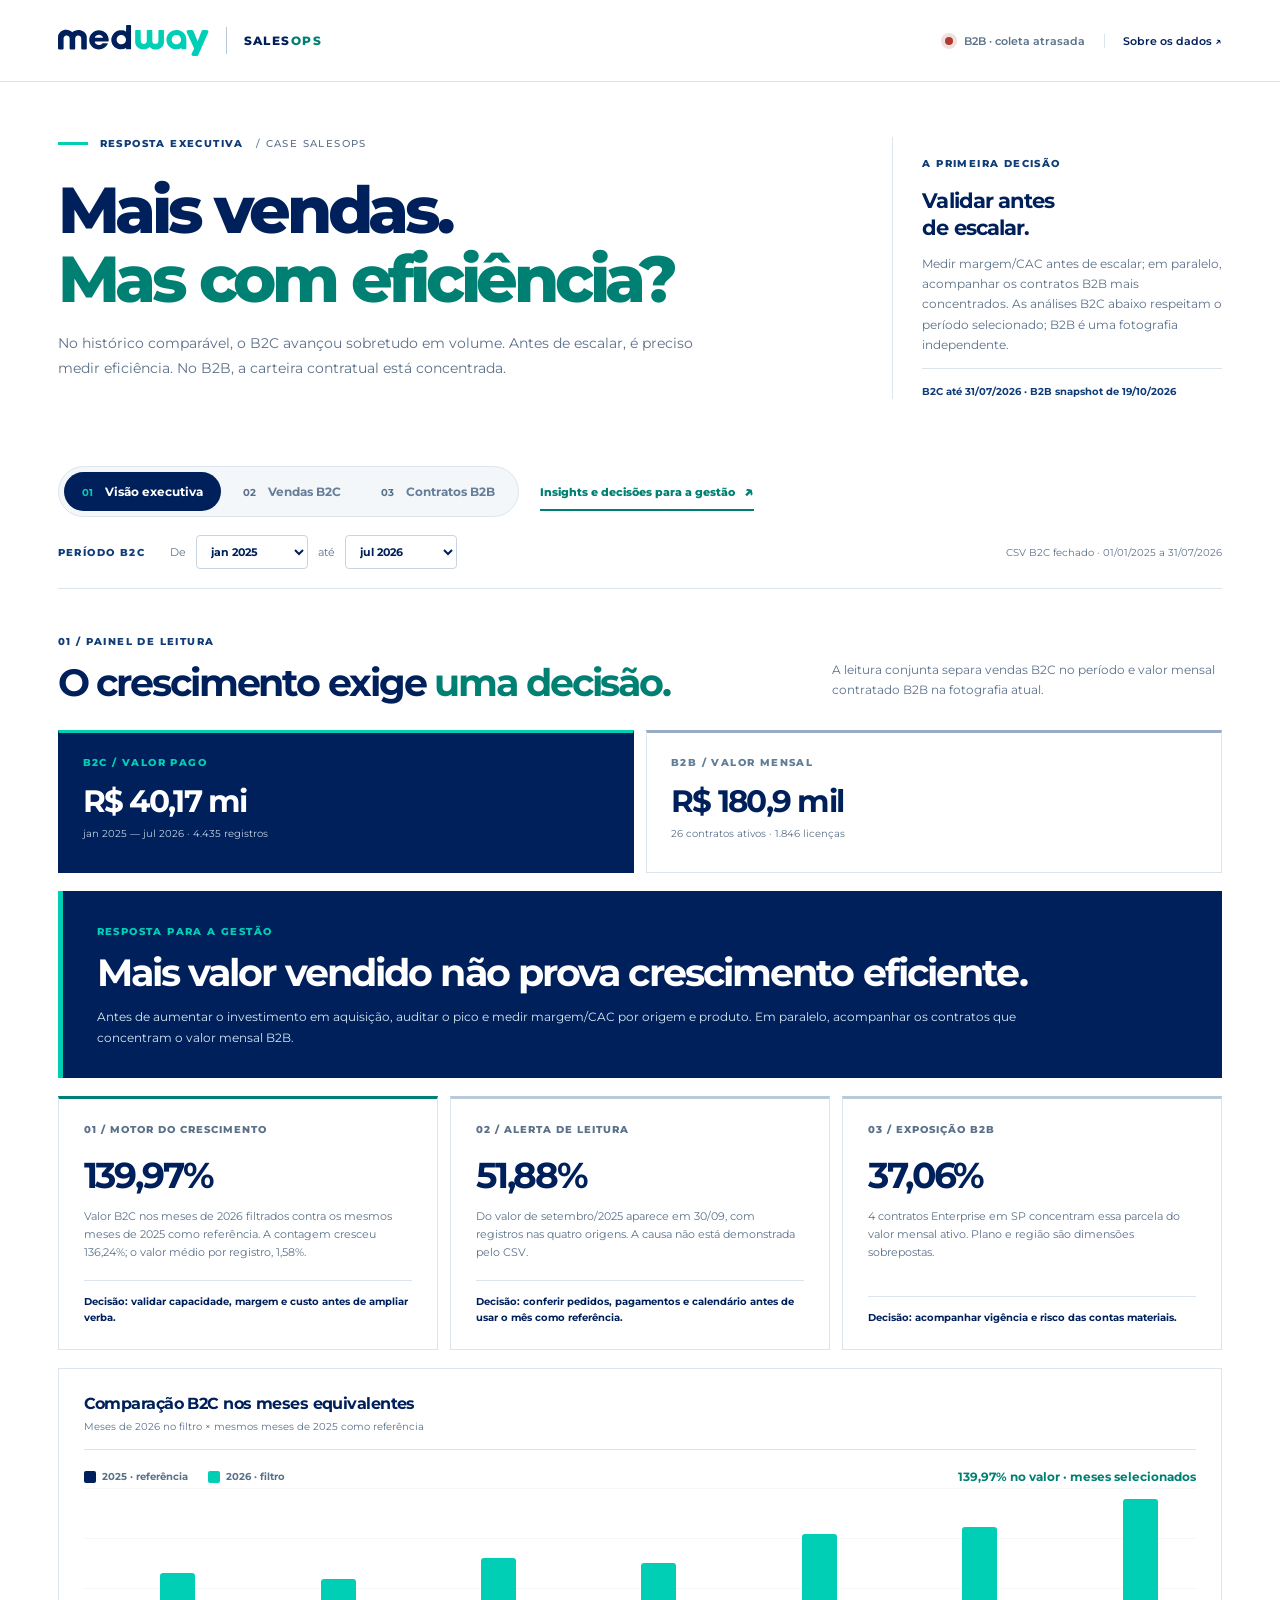
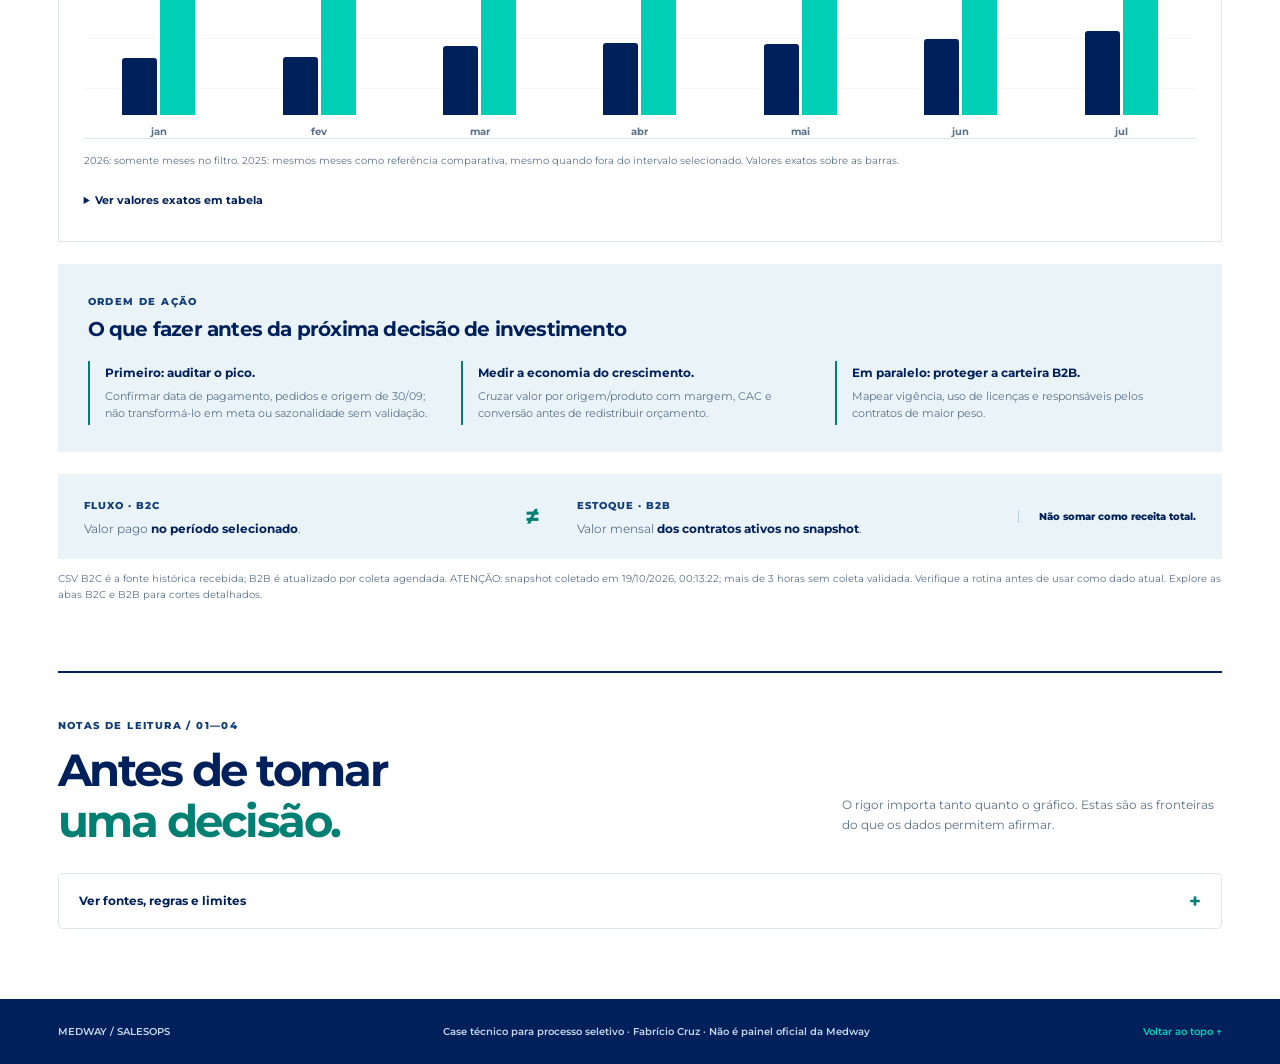
==== commit 477a2d1b: "feat: add evidence-led Medway insights and Ads decision brief" ====
--- a/public/index.html
+++ b/public/index.html
@@ -16,7 +16,7 @@
       rel="stylesheet"
     />
     <link rel="icon" href="favicon.svg" type="image/svg+xml" />
-    <link rel="stylesheet" href="style.css?v=20261018-mobile-first" />
+    <link rel="stylesheet" href="style.css?v=20261018-insights-link-v1" />
   </head>
   <body id="top">
     <a class="skip" href="#content">Ir para indicadores</a>
@@ -77,6 +77,7 @@
           <span>03</span> Contratos B2B
         </button>
       </nav>
+      <a class="insights-entry" href="insights.html">Insights e decisões para a gestão <span aria-hidden="true">↗</span></a>
       <section
         class="control-bar"
         id="control-bar"
--- a/public/style.css
+++ b/public/style.css
@@ -1651,3 +1651,20 @@
   color: var(--navy);
   background: #f3f7fa;
 }
+.insights-entry {
+  display: inline-flex;
+  align-items: center;
+  gap: 9px;
+  margin: 15px 0 3px 17px;
+  padding: 9px 0;
+  color: var(--aqua-deep);
+  font-weight: 800;
+  font-size: 11px;
+  text-decoration: none;
+  border-bottom: 2px solid var(--aqua-deep);
+}
+.insights-entry span { font-size: 16px; line-height: 1; }
+.insights-entry:hover { color: var(--navy); border-color: var(--navy); }
+@media (max-width: 700px) {
+  .insights-entry { margin: 7px 0 0; padding: 5px 0; }
+}
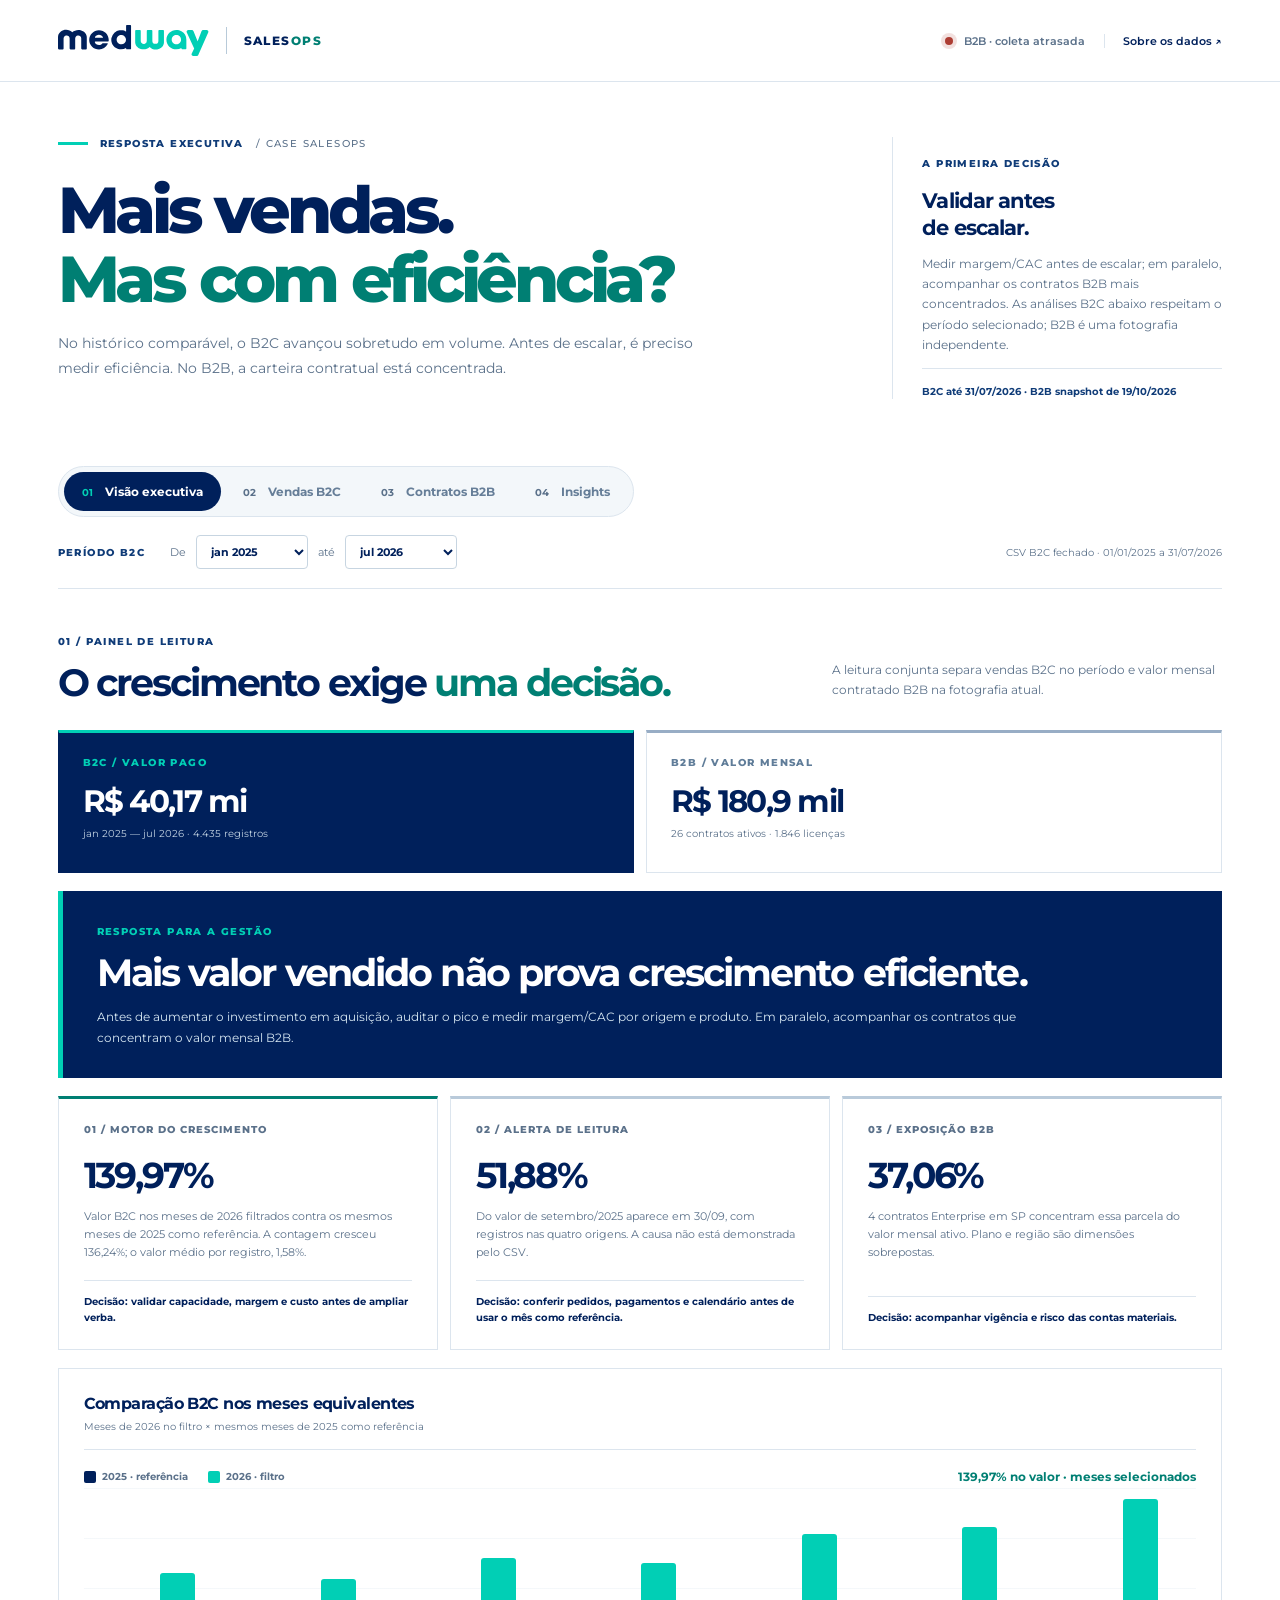
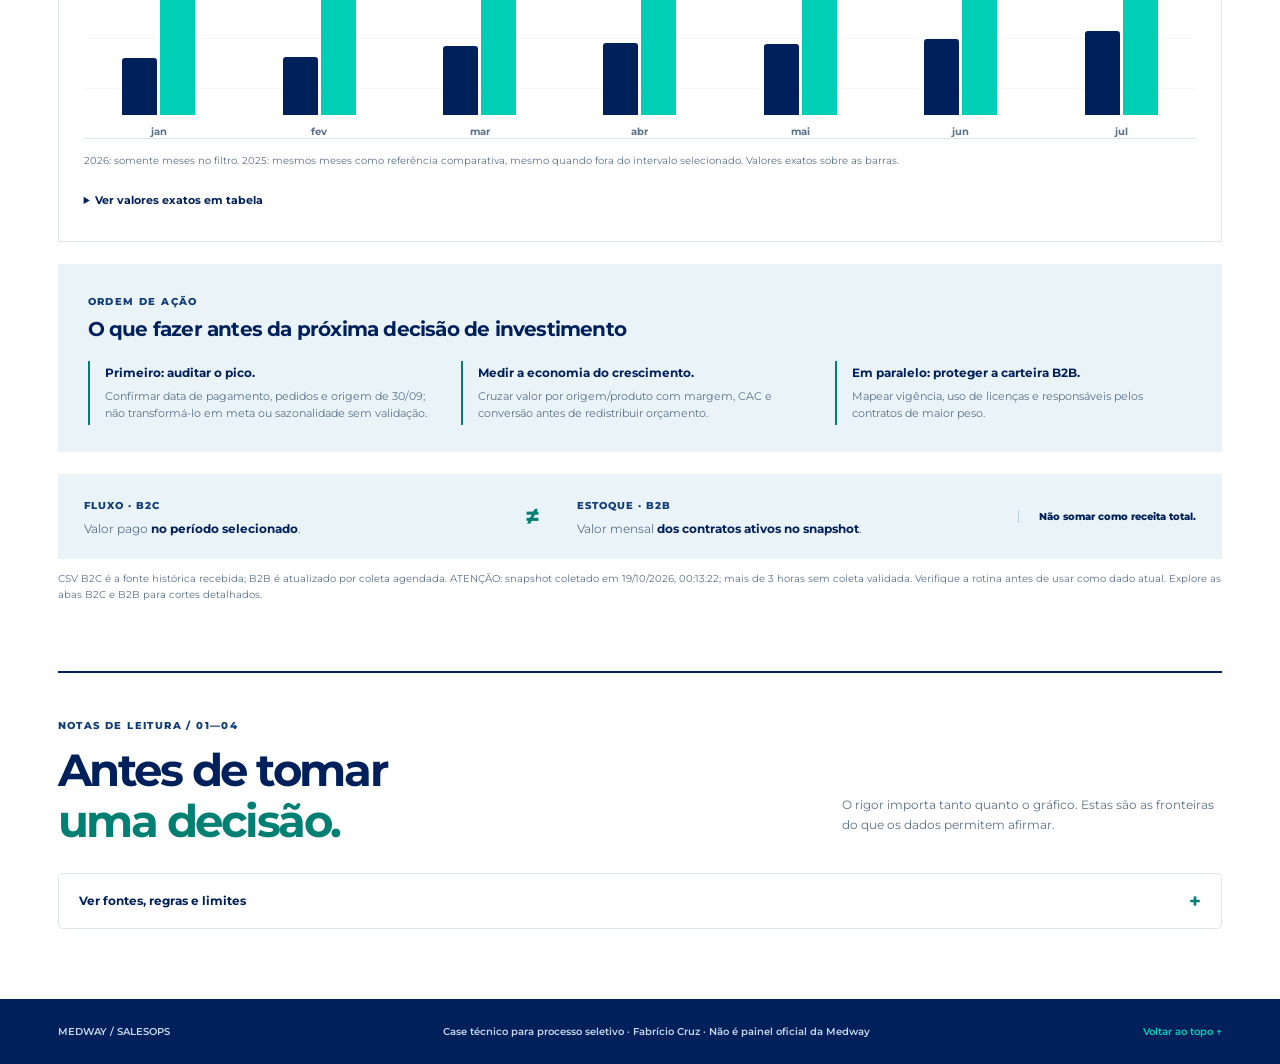
==== commit ff656eea: "fix: integrate insights as fourth in-place dashboard view" ====
--- a/public/index.html
+++ b/public/index.html
@@ -16,7 +16,8 @@
       rel="stylesheet"
     />
     <link rel="icon" href="favicon.svg" type="image/svg+xml" />
-    <link rel="stylesheet" href="style.css?v=20261018-insights-link-v1" />
+    <link rel="stylesheet" href="style.css?v=20261018-insights-tab-v1" />
+    <link rel="stylesheet" href="insights.css?v=20261018-insights-v1" />
   </head>
   <body id="top">
     <a class="skip" href="#content">Ir para indicadores</a>
@@ -75,9 +76,10 @@
           <span>02</span> Vendas B2C</button
         ><button type="button" class="tab" data-view="b2b">
           <span>03</span> Contratos B2B
+        </button><button type="button" class="tab" data-view="insights">
+          <span>04</span> Insights
         </button>
       </nav>
-      <a class="insights-entry" href="insights.html">Insights e decisões para a gestão <span aria-hidden="true">↗</span></a>
       <section
         class="control-bar"
         id="control-bar"
@@ -163,6 +165,7 @@
         oficial da Medway</span
       ><a href="#top">Voltar ao topo ↑</a>
     </footer>
-    <script src="app.js?v=20261018-filter-fix" defer></script>
+    <script src="insights.js?v=20261018-insights-v2" defer></script>
+    <script src="app.js?v=20261018-insights-tab-v1" defer></script>
   </body>
 </html>
--- a/public/style.css
+++ b/public/style.css
@@ -1651,20 +1651,7 @@
   color: var(--navy);
   background: #f3f7fa;
 }
-.insights-entry {
-  display: inline-flex;
-  align-items: center;
-  gap: 9px;
-  margin: 15px 0 3px 17px;
-  padding: 9px 0;
-  color: var(--aqua-deep);
-  font-weight: 800;
-  font-size: 11px;
-  text-decoration: none;
-  border-bottom: 2px solid var(--aqua-deep);
-}
-.insights-entry span { font-size: 16px; line-height: 1; }
-.insights-entry:hover { color: var(--navy); border-color: var(--navy); }
+.hero[hidden] { display: none; }
 @media (max-width: 700px) {
-  .insights-entry { margin: 7px 0 0; padding: 5px 0; }
-}
+  .tabs .tab { min-width: 0; padding: 9px 4px; font-size: 10px; line-height: 1.25; }
+}
--- a/public/insights.css
+++ b/public/insights.css
@@ -0,0 +1,62 @@
+.insights-page .insight-nav{display:flex;align-items:center;gap:24px;font-size:11px;font-weight:700;color:var(--navy)}
+.insights-page .insight-nav a{text-decoration:none;border-bottom:1px solid var(--aqua-deep);padding-bottom:3px}
+.insights-page .insight-nav span{color:var(--aqua-deep)}
+.insight-hero{background:var(--navy);color:#fff;margin:0 calc(-1*max(4.5vw,24px));padding:60px max(4.5vw,24px) 58px;display:grid;grid-template-columns:minmax(0,1.7fr) minmax(260px,.65fr);gap:7%;align-items:end}
+.insight-eyebrow,.insight-index{font-size:10px;font-weight:800;letter-spacing:.16em;color:var(--aqua-deep)}
+.insight-hero .insight-eyebrow{color:var(--aqua)}
+.insight-hero h1{font-size:clamp(38px,5.2vw,76px);letter-spacing:-.065em;line-height:1.04;margin:22px 0 20px;max-width:1000px}
+.insight-hero h1 em{font-style:normal;color:var(--aqua)}
+.insight-hero-copy>p{font-size:14px;line-height:1.7;max-width:740px;color:#dce8f3;margin:0}
+.insight-hero-copy>p strong{color:#fff}
+.insight-hero-number{border-left:1px solid #4b6c91;padding:15px 0 10px 26px;display:flex;flex-direction:column;gap:14px}
+.insight-hero-number span{font-size:10px;font-weight:800;letter-spacing:.13em;color:#a9c7dc}
+.insight-hero-number strong{font-size:clamp(28px,3.1vw,44px);letter-spacing:-.06em;color:var(--aqua);line-height:1.1}
+.insight-hero-number small{font-size:11px;line-height:1.6;color:#dce8f3}
+.insight-scope{display:flex;justify-content:space-between;gap:20px;padding:18px 0;border-bottom:1px solid var(--line);font-size:10px;line-height:1.6;color:var(--muted)}
+.insight-scope b{color:var(--navy)}
+.insight-error{padding:18px 22px;margin:24px 0;background:#fff1ef;border-left:4px solid #ad3d33;color:#702b25;font-weight:700}
+.insight-error[hidden]{display:none}
+.insight-section{padding:62px 0 12px}
+.insight-section-head{display:grid;grid-template-columns:minmax(0,1.5fr) minmax(240px,.75fr);column-gap:7%;align-items:end;margin:0 0 29px}
+.insight-section-head .insight-index{grid-column:1/-1;margin-bottom:11px}
+.insight-section-head h2{font-size:clamp(28px,3vw,43px);line-height:1.15;letter-spacing:-.055em;color:var(--navy);margin:0;max-width:800px}
+.insight-section-head p{font-size:12px;line-height:1.6;color:var(--muted);margin:0}
+.driver-grid{display:grid;grid-template-columns:repeat(2,minmax(0,1fr));gap:17px}
+.driver-panel{background:#fff;border:1px solid var(--line);padding:29px 28px 24px;min-width:0}
+.driver-panel-head{display:flex;align-items:baseline;justify-content:space-between;gap:12px;padding-bottom:20px;border-bottom:1px solid var(--line)}
+.driver-panel-head span{font-size:10px;letter-spacing:.12em;font-weight:800;color:var(--muted)}
+.driver-panel-head strong{font-size:clamp(25px,2.8vw,38px);font-weight:800;letter-spacing:-.06em;color:var(--navy)}
+.driver-panel h3{font-size:21px;letter-spacing:-.04em;color:var(--navy);margin:24px 0 8px}
+.driver-panel p{font-size:12px;line-height:1.65;color:var(--muted);margin:0 0 27px;max-width:570px}
+.driver-bars{display:grid;gap:19px}
+.driver-row{display:grid;grid-template-columns:minmax(0,1fr) auto;gap:5px 12px;align-items:baseline}
+.driver-row .driver-name{font-weight:700;font-size:12px;color:var(--navy)}
+.driver-row .driver-value{font-size:11px;font-weight:700;color:var(--navy);text-align:right;white-space:nowrap}
+.driver-row .driver-track{grid-column:1/-1;height:8px;background:#e7f0f5;position:relative;overflow:hidden}
+.driver-row .driver-track span{display:block;height:100%;background:#8daac4;min-width:2px}
+.driver-row.is-lead .driver-track span{background:var(--aqua-deep)}
+.insight-method{font-size:11px;line-height:1.7;color:var(--muted);border-left:3px solid var(--aqua-deep);margin:24px 0 0;padding:3px 0 3px 15px;max-width:1080px}
+.insight-method code{font-size:11px}
+.insight-section-action{padding-top:74px}
+.decision-list{border-top:1px solid var(--line)}
+.decision{display:grid;grid-template-columns:58px minmax(0,1fr) 128px;gap:22px;padding:30px 0;border-bottom:1px solid var(--line);align-items:start}
+.decision-primary{background:#f3faf9;margin:0 calc(-1*max(4.5vw,24px));padding:35px max(4.5vw,24px);border-top:3px solid var(--aqua-deep);border-bottom:1px solid var(--line)}
+.decision-serial{font-size:26px;font-weight:800;letter-spacing:-.06em;color:var(--aqua-deep)}
+.decision-type{font-size:10px;font-weight:800;letter-spacing:.13em;color:var(--aqua-deep)}
+.decision h3{font-size:clamp(21px,2.1vw,30px);line-height:1.2;letter-spacing:-.05em;color:var(--navy);margin:9px 0 12px}
+.decision-body>p{font-size:12px;line-height:1.7;color:var(--ink);max-width:900px;margin:0 0 18px}
+.decision-body>p strong{font-weight:800;color:var(--navy)}
+.decision-checks{display:flex;gap:27px;flex-wrap:wrap}
+.decision-checks div{max-width:390px;flex:1 1 230px;border-left:2px solid var(--aqua-deep);padding-left:13px}
+.decision-checks b{font-size:11px;color:var(--navy);display:block;margin-bottom:5px}
+.decision-checks span{font-size:11px;line-height:1.55;color:var(--muted)}
+.decision-state{text-align:right;font-size:10px;line-height:1.55;letter-spacing:.08em;font-weight:800;color:var(--aqua-deep);padding-top:4px}
+.insight-bottom{background:var(--navy);margin:68px calc(-1*max(4.5vw,24px)) 0;padding:46px max(4.5vw,24px);color:#fff;display:grid;grid-template-columns:1fr 1fr;gap:9%}
+.insight-bottom .insight-index{color:var(--aqua)}
+.insight-bottom h2{font-size:clamp(25px,2.7vw,39px);letter-spacing:-.05em;line-height:1.2;margin:10px 0 0}
+.insight-bottom p{font-size:12px;line-height:1.8;color:#e2edf6;margin:0}
+.insight-return{display:inline-flex;gap:13px;align-items:center;margin:35px 0 60px;color:var(--navy);font-weight:800;font-size:12px;text-decoration:none;border-bottom:2px solid var(--aqua-deep);padding-bottom:10px}
+.insight-return span{font-size:17px}
+@media(max-width:900px){.insight-hero{grid-template-columns:1fr;gap:25px;padding-top:42px;padding-bottom:40px}.insight-hero-number{border-left:0;border-top:1px solid #4b6c91;padding:19px 0 0;gap:6px}.insight-section-head{grid-template-columns:1fr;gap:13px}.driver-grid{grid-template-columns:1fr}.insight-bottom{grid-template-columns:1fr;gap:19px}}
+@media(max-width:700px){.insights-page .topbar{min-height:67px;padding:13px 18px}.insights-page .insight-nav{gap:0}.insights-page .insight-nav span{display:none}.insights-page .insight-nav a{font-size:10px}.insight-hero{margin:0 -18px;padding:29px 18px 31px}.insight-hero h1{font-size:clamp(33px,8.5vw,43px);margin:12px 0 14px}.insight-hero-copy>p{font-size:12px;line-height:1.55}.insight-hero-number strong{font-size:31px}.insight-scope{display:block;font-size:10px}.insight-scope span{display:block;margin-bottom:5px}.insight-section{padding-top:40px}.insight-section-head h2{font-size:29px}.driver-panel{padding:21px 17px}.driver-panel-head strong{font-size:30px}.driver-panel h3{font-size:20px}.driver-row .driver-name{font-size:11px}.decision{grid-template-columns:36px minmax(0,1fr);gap:12px;padding:24px 0}.decision-primary{margin:0 -18px;padding:25px 18px}.decision-serial{font-size:20px}.decision-state{grid-column:2;text-align:left;padding-top:0}.decision-checks{gap:13px}.insight-bottom{margin:48px -18px 0;padding:30px 18px}.insight-return{margin-bottom:44px}}
+@media(prefers-reduced-motion:reduce){.insights-page *{scroll-behavior:auto}}
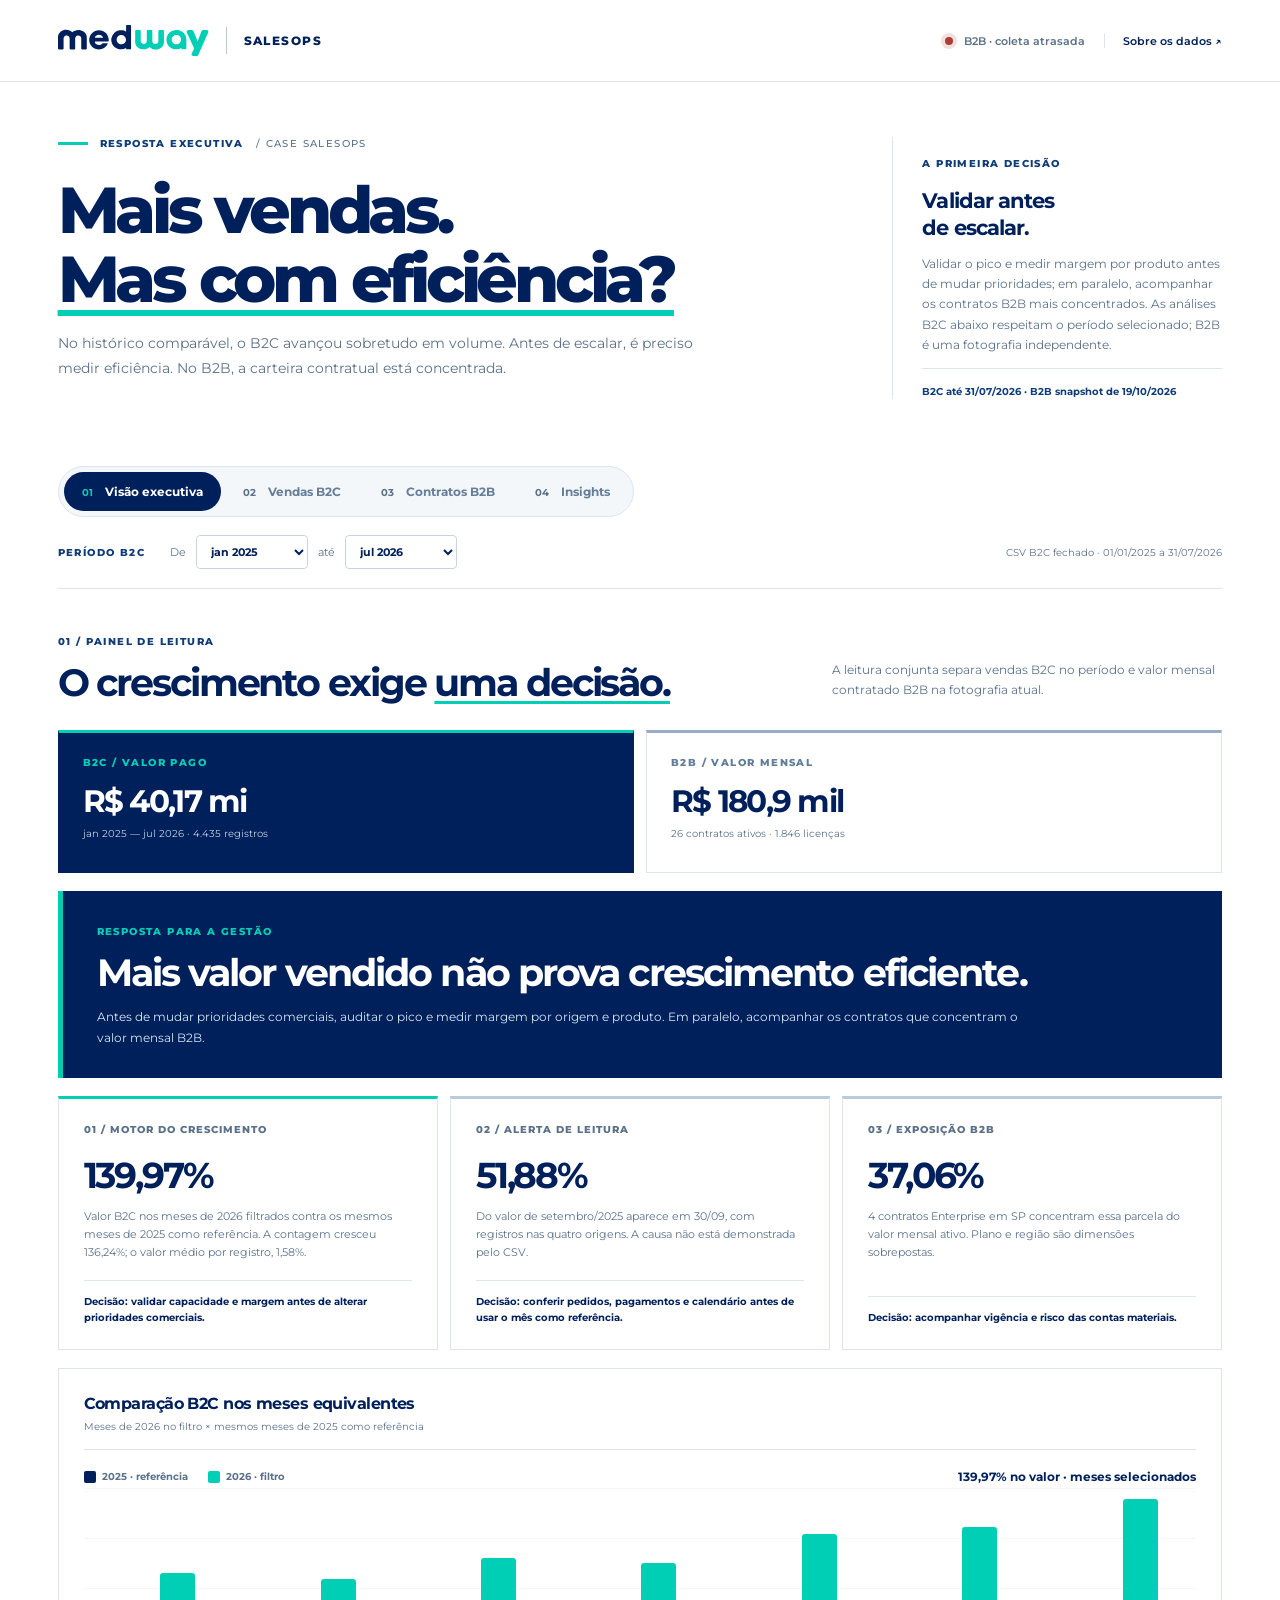
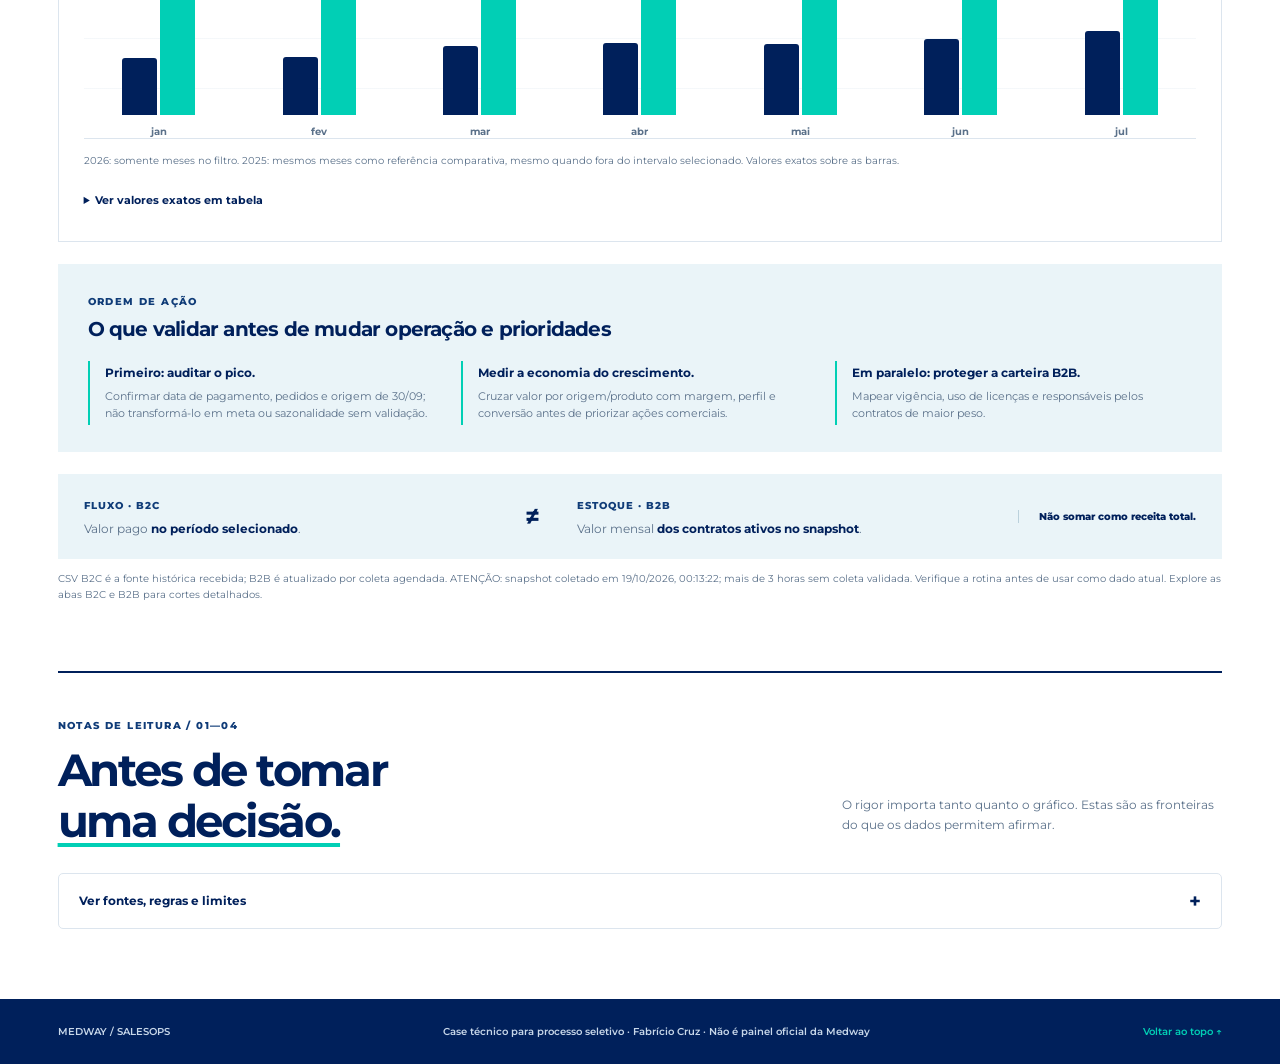
==== commit be91f944: "Atualiza projeto" ====
--- a/public/index.html
+++ b/public/index.html
@@ -16,8 +16,8 @@
       rel="stylesheet"
     />
     <link rel="icon" href="favicon.svg" type="image/svg+xml" />
-    <link rel="stylesheet" href="style.css?v=20261018-insights-tab-v1" />
-    <link rel="stylesheet" href="insights.css?v=20261018-insights-v1" />
+    <link rel="stylesheet" href="style.css?v=20261018-icp-segments-v2" />
+    <link rel="stylesheet" href="insights.css?v=20261018-icp-segments-v2" />
   </head>
   <body id="top">
     <a class="skip" href="#content">Ir para indicadores</a>
@@ -57,8 +57,8 @@
           <span class="micro">A PRIMEIRA DECISÃO</span
           ><strong>Validar antes<br />de escalar.</strong>
           <p>
-            Medir margem/CAC antes de escalar; em paralelo, acompanhar os
-            contratos B2B mais concentrados. As análises B2C abaixo respeitam o
+            Validar o pico e medir margem por produto antes de mudar prioridades;
+            em paralelo, acompanhar os contratos B2B mais concentrados. As análises B2C abaixo respeitam o
             período selecionado; B2B é uma fotografia independente.
           </p>
           <span class="hero-date" id="asof">Carregando dados…</span>
@@ -80,6 +80,10 @@
           <span>04</span> Insights
         </button>
       </nav>
+      <div class="demo-banner" id="demo-banner" role="status" hidden>
+        <strong>PRÉVIA LOCAL · CSV observado automaticamente</strong>
+        <span id="demo-status">Aguardando processamento…</span>
+      </div>
       <section
         class="control-bar"
         id="control-bar"
@@ -165,7 +169,7 @@
         oficial da Medway</span
       ><a href="#top">Voltar ao topo ↑</a>
     </footer>
-    <script src="insights.js?v=20261018-insights-v2" defer></script>
-    <script src="app.js?v=20261018-insights-tab-v1" defer></script>
+    <script src="insights.js?v=20261018-icp-segments-v2" defer></script>
+    <script src="app.js?v=20261018-icp-segments-v2" defer></script>
   </body>
 </html>
--- a/public/style.css
+++ b/public/style.css
@@ -2,7 +2,7 @@
   --navy: #00205b;
   --blue: #103c78;
   --aqua: #01cfb5;
-  --aqua-deep: #007f73;
+  --aqua-deep: #01cfb5;
   --ink: #122d51;
   --muted: #5b718a;
   --line: #dce5ee;
@@ -730,7 +730,7 @@
   white-space: nowrap;
 }
 .heatmap td {
-  background: rgba(1, 171, 154, var(--heat));
+  background: rgba(1, 207, 181, var(--heat));
   color: var(--navy);
   text-align: center;
   padding: 13px 3px;
@@ -1652,6 +1652,35 @@
   background: #f3f7fa;
 }
 .hero[hidden] { display: none; }
+.demo-banner[hidden] { display: none; }
+.demo-banner { display: flex; justify-content: space-between; gap: 16px; align-items: center; background: #eef8f7; border-left: 3px solid var(--aqua-deep); color: var(--navy); margin: 13px 0 0; padding: 12px 15px; font-size: 11px; line-height: 1.5; }
+.demo-banner strong { font-size: 10px; letter-spacing: .055em; }
+.demo-banner span { color: var(--muted); text-align: right; }
 @media (max-width: 700px) {
   .tabs .tab { min-width: 0; padding: 9px 4px; font-size: 10px; line-height: 1.25; }
-}
+  .demo-banner { display: block; }
+  .demo-banner span { display: block; text-align: left; margin-top: 3px; }
+}
+/* Brand green stays exact on accents/dark surfaces; navy carries text on white. */
+:focus-visible, [data-tip]:focus-visible { outline-color: var(--navy); }
+.brand-name span, .scope-divider, .legend strong, .bridge-operator,
+.editorial-icon, .method-grid span, .method-details summary span { color: var(--navy); }
+.hero h1 span, .section-lead h2 span, .method h2 span {
+  color: var(--navy);
+  text-decoration: underline;
+  text-decoration-color: var(--aqua);
+  text-decoration-thickness: .09em;
+  text-underline-offset: .13em;
+}
+.chart-callout { fill: var(--navy); }
+.icp-product-controls { display: flex; flex-wrap: wrap; gap: 12px; align-items: center; margin: 6px 0 18px; }
+.icp-product-controls label { font-size: 11px; font-weight: 800; color: var(--navy); }
+.icp-product-controls select { max-width: min(330px, 100%); min-width: 245px; font-size: 12px; border-color: #9bb3c8; }
+.icp-product-table { min-width: 890px; font-variant-numeric: tabular-nums; }
+.icp-product-table th:first-child { min-width: 135px; }
+.icp-product-table td { min-width: 120px; font-weight: 700; }
+.icp-product-table td small { display: block; margin-top: 5px; font-size: 9px; font-weight: 500; color: var(--navy); }
+.icp-product-table .icp-total { background: #eaf4f8; }
+.panel:has(#icp-product-window) { scroll-margin-top: 18px; }
+.icp-product-table tfoot th, .icp-product-table tfoot td { border-top: 2px solid var(--navy); background: #eef5f8; font-weight: 800; }
+@media (max-width: 700px) { .icp-product-controls { display: block; } .icp-product-controls label { display: block; margin-bottom: 6px; } .icp-product-controls select { width: 100%; min-width: 0; } }
--- a/public/insights.css
+++ b/public/insights.css
@@ -59,4 +59,44 @@
 .insight-return span{font-size:17px}
 @media(max-width:900px){.insight-hero{grid-template-columns:1fr;gap:25px;padding-top:42px;padding-bottom:40px}.insight-hero-number{border-left:0;border-top:1px solid #4b6c91;padding:19px 0 0;gap:6px}.insight-section-head{grid-template-columns:1fr;gap:13px}.driver-grid{grid-template-columns:1fr}.insight-bottom{grid-template-columns:1fr;gap:19px}}
 @media(max-width:700px){.insights-page .topbar{min-height:67px;padding:13px 18px}.insights-page .insight-nav{gap:0}.insights-page .insight-nav span{display:none}.insights-page .insight-nav a{font-size:10px}.insight-hero{margin:0 -18px;padding:29px 18px 31px}.insight-hero h1{font-size:clamp(33px,8.5vw,43px);margin:12px 0 14px}.insight-hero-copy>p{font-size:12px;line-height:1.55}.insight-hero-number strong{font-size:31px}.insight-scope{display:block;font-size:10px}.insight-scope span{display:block;margin-bottom:5px}.insight-section{padding-top:40px}.insight-section-head h2{font-size:29px}.driver-panel{padding:21px 17px}.driver-panel-head strong{font-size:30px}.driver-panel h3{font-size:20px}.driver-row .driver-name{font-size:11px}.decision{grid-template-columns:36px minmax(0,1fr);gap:12px;padding:24px 0}.decision-primary{margin:0 -18px;padding:25px 18px}.decision-serial{font-size:20px}.decision-state{grid-column:2;text-align:left;padding-top:0}.decision-checks{gap:13px}.insight-bottom{margin:48px -18px 0;padding:30px 18px}.insight-return{margin-bottom:44px}}
+.segment-section{background:#ebf4f9;margin:58px calc(-1*max(4.5vw,24px)) 0;padding:52px max(4.5vw,24px) 55px}
+.segment-grid{display:grid;grid-template-columns:repeat(3,minmax(0,1fr));gap:15px}
+.segment-card{background:#fff;border:1px solid var(--line);border-top:3px solid var(--navy);padding:24px;min-width:0;display:flex;flex-direction:column}
+.segment-kicker{font-size:10px;font-weight:800;letter-spacing:.10em;color:var(--aqua-deep);line-height:1.5}
+.segment-card h3{font-size:21px;line-height:1.2;letter-spacing:-.045em;color:var(--navy);margin:18px 0 16px}
+.segment-leader{border-left:3px solid var(--aqua-deep);padding:5px 0 5px 14px;margin-bottom:22px;min-height:72px}
+.segment-leader strong{display:block;font-size:clamp(19px,2vw,26px);line-height:1.2;color:var(--navy);letter-spacing:-.04em}
+.segment-leader span{display:block;font-size:11px;line-height:1.5;color:var(--muted);margin-top:7px}
+.segment-rank{display:grid;gap:0;margin-bottom:17px}
+.segment-rank-row{display:grid;grid-template-columns:minmax(0,1fr) auto;gap:6px 10px;padding:9px 0;border-top:1px solid var(--line);align-items:start}
+.segment-rank-row strong{font-size:11px;color:var(--navy);line-height:1.45}
+.segment-rank-row span{font-size:10px;color:var(--muted);text-align:right;line-height:1.45}
+.segment-details{margin-top:auto;border-top:1px solid var(--line);padding-top:12px}
+.segment-details summary{cursor:pointer;font-size:11px;font-weight:700;color:var(--navy);padding:4px 0}
+.segment-table-wrap{overflow-x:auto;margin-top:11px}
+.segment-table{border-collapse:collapse;width:100%;min-width:335px;font-size:10px;font-variant-numeric:tabular-nums}
+.segment-table th,.segment-table td{padding:7px 6px;border-bottom:1px solid var(--line);text-align:right;white-space:nowrap}
+.segment-table th:first-child,.segment-table td:first-child{text-align:left}
+.segment-table thead th{color:var(--navy);background:#f3f7fa}
+.segment-action{font-size:11px;line-height:1.65;color:var(--muted);margin:20px 0 0}
+.segment-action b{color:var(--navy)}
+@media(max-width:1000px){.segment-grid{grid-template-columns:1fr}.segment-card{max-width:none}}
+@media(max-width:700px){.segment-section{margin:42px -18px 0;padding:36px 18px 40px}.segment-card{padding:19px}.segment-leader{min-height:0}.segment-card h3{font-size:20px}}
+.attribution-alert{display:grid;grid-template-columns:230px minmax(0,1fr);gap:35px;background:var(--navy);color:#fff;padding:30px 34px;margin-top:22px}
+.attribution-alert .insight-index{color:var(--aqua);line-height:1.5}
+.attribution-alert>div:first-child>strong{display:block;font-size:clamp(36px,4vw,55px);letter-spacing:-.06em;color:var(--aqua);margin-top:12px}
+.attribution-alert h3{font-size:clamp(19px,2vw,27px);line-height:1.25;letter-spacing:-.04em;margin:0 0 10px}
+.attribution-alert p{font-size:12px;line-height:1.75;color:#e2edf6;margin:0}
+.attribution-alert b,.attribution-alert p strong{color:#fff;font-weight:800}
+@media(max-width:700px){.attribution-alert{grid-template-columns:1fr;gap:10px;padding:23px 19px}.attribution-alert>div:first-child>strong{margin-top:6px}}
 @media(prefers-reduced-motion:reduce){.insights-page *{scroll-behavior:auto}}
+/* The fourth view follows the same contained editorial grid as B2C/B2B. */
+.insight-intro .kpi-featured strong{color:var(--aqua)}
+.insight-index,.segment-kicker,.decision-serial,.decision-type,.decision-state,.insights-page .insight-nav span{color:var(--navy)}
+.attribution-alert .insight-index,.insight-bottom .insight-index{color:var(--aqua)}
+.segment-section{margin:46px 0 0;padding:36px;background:#ebf4f9;border:1px solid var(--line)}
+.decision-primary{margin:0;padding:30px 0;background:#fff;border-top:3px solid var(--aqua)}
+.insight-bottom{margin:48px 0 0;padding:36px}
+@media(max-width:700px){.segment-section{margin:32px 0 0;padding:24px 18px}.decision-primary{padding:23px 0}.insight-bottom{margin:38px 0 0;padding:28px 18px}}
+.jump-b2c{display:inline-flex;align-items:center;margin-top:18px;padding:10px 14px;border:0;background:var(--navy);color:#fff;font-size:11px;font-weight:800;cursor:pointer}
+.jump-b2c:hover{background:var(--blue)}
